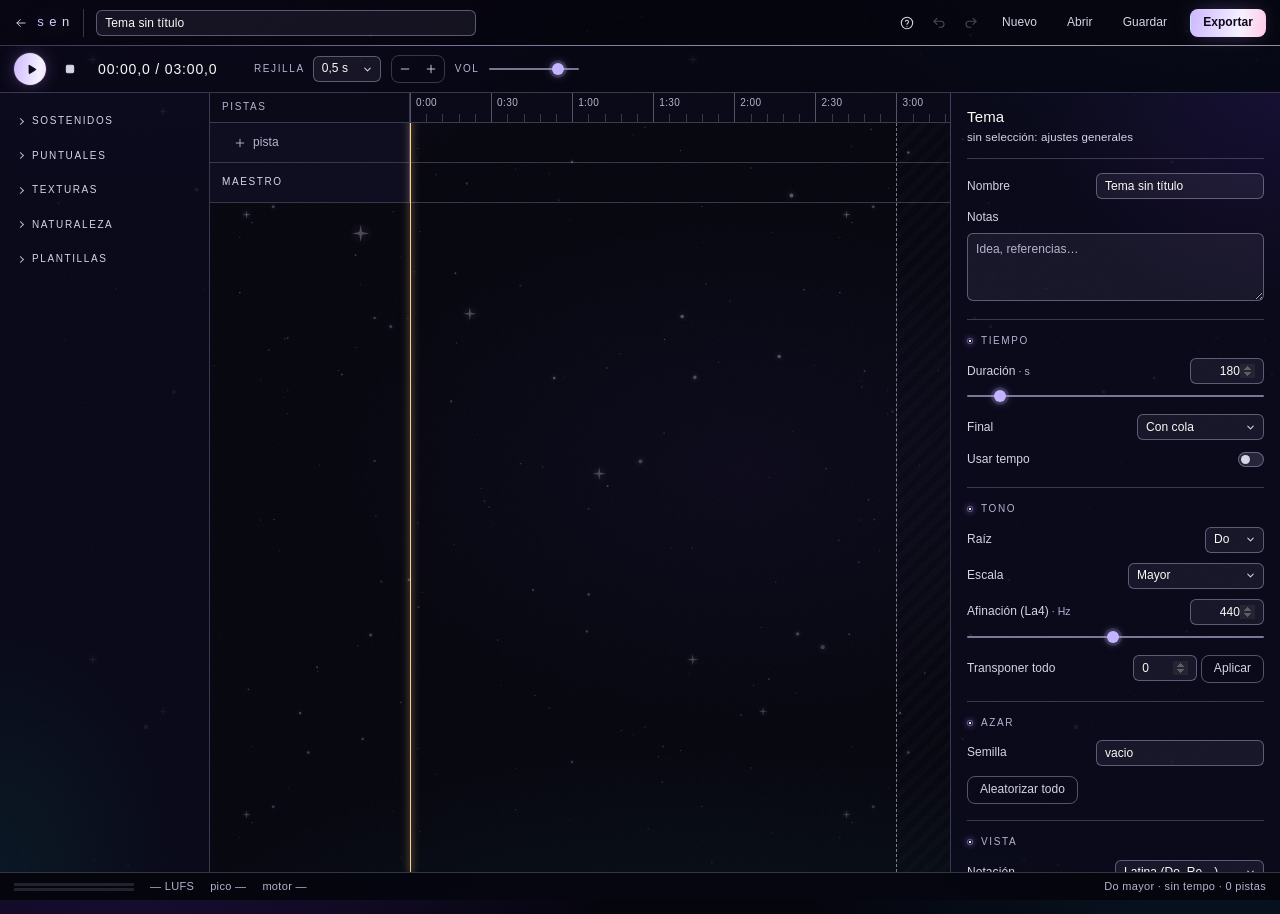
==== lab/index.html @ 6ade831d "ajustes estéticos" ====
<!doctype html>
<html lang="es">
  <head>
    <meta charset="utf-8" />
    <meta name="viewport" content="width=device-width, initial-scale=1, viewport-fit=cover" />
    <meta name="color-scheme" content="dark" />
    <meta name="theme-color" content="#05050e" />
    <meta name="description" content="sen lab: editor de música ambiental sintética. Compón con notas, ruidos y simulaciones de naturaleza y descarga el WAV." />
    <title>sen · lab</title>
    <link rel="icon" href="../assets/favicon.svg" type="image/svg+xml" />
    <link rel="stylesheet" href="lab.css" />
  </head>
  <body>
    <svg class="sprite" aria-hidden="true" focusable="false">
      <symbol id="i-back" viewBox="0 0 24 24"><path d="M19 12H5"/><path d="m11 18-6-6 6-6"/></symbol>
      <symbol id="i-play" viewBox="0 0 24 24"><path d="M8 6.2v11.6a.8.8 0 0 0 1.2.7l9.3-5.8a.8.8 0 0 0 0-1.4L9.2 5.5a.8.8 0 0 0-1.2.7z" fill="currentColor"/></symbol>
      <symbol id="i-pause" viewBox="0 0 24 24"><rect x="7" y="5.5" width="3" height="13" rx="1" fill="currentColor"/><rect x="14" y="5.5" width="3" height="13" rx="1" fill="currentColor"/></symbol>
      <symbol id="i-stop" viewBox="0 0 24 24"><rect x="6.5" y="6.5" width="11" height="11" rx="2" fill="currentColor"/></symbol>
      <symbol id="i-undo" viewBox="0 0 24 24"><path d="M9 14 4.5 9.5 9 5"/><path d="M4.5 9.5H15a4.5 4.5 0 0 1 0 9h-3"/></symbol>
      <symbol id="i-redo" viewBox="0 0 24 24"><path d="m15 14 4.5-4.5L15 5"/><path d="M19.5 9.5H9a4.5 4.5 0 0 0 0 9h3"/></symbol>
      <symbol id="i-help" viewBox="0 0 24 24"><circle cx="12" cy="12" r="8.5"/><path d="M9.7 9.4a2.4 2.4 0 0 1 4.6 1c0 1.6-2.3 2-2.3 3.6"/><circle cx="12" cy="16.9" r=".9" fill="currentColor" stroke="none"/></symbol>
      <symbol id="i-loop" viewBox="0 0 24 24"><path d="M4.5 11.5V10a4 4 0 0 1 4-4h11"/><path d="m16.5 3 3 3-3 3"/><path d="M19.5 12.5V14a4 4 0 0 1-4 4h-11"/><path d="m7.5 21-3-3 3-3"/></symbol>
      <symbol id="i-repeat" viewBox="0 0 24 24"><path d="M19.5 12a7.5 7.5 0 1 1-2.2-5.3"/><path d="M19.5 4.5v4h-4"/></symbol>
      <symbol id="i-shuffle" viewBox="0 0 24 24"><path d="M3.5 7h3c2 0 3.1 1 4 2.6l3 5.3c.9 1.6 2 2.6 4 2.6h3"/><path d="m17.5 14.5 3 3-3 3"/><path d="M3.5 17h3c1.3 0 2.2-.4 2.9-1.2"/><path d="M14.6 8.2C15.3 7.4 16.2 7 17.5 7h3"/><path d="m17.5 4 3 3-3 3"/></symbol>
      <symbol id="i-keys" viewBox="0 0 24 24"><rect x="3.5" y="5.5" width="17" height="13" rx="2"/><path d="M9.2 18.5v-4.5M14.8 18.5v-4.5"/><rect x="7.7" y="5.5" width="3" height="8.5" rx=".7" fill="currentColor" stroke="none"/><rect x="13.3" y="5.5" width="3" height="8.5" rx=".7" fill="currentColor" stroke="none"/></symbol>
      <symbol id="i-close" viewBox="0 0 24 24"><path d="m7 7 10 10M17 7 7 17"/></symbol>
      <symbol id="i-plus" viewBox="0 0 24 24"><path d="M12 5.5v13M5.5 12h13"/></symbol>
      <symbol id="i-minus" viewBox="0 0 24 24"><path d="M5.5 12h13"/></symbol>
      <symbol id="i-chev-l" viewBox="0 0 24 24"><path d="m14.5 6-6 6 6 6"/></symbol>
      <symbol id="i-chev-r" viewBox="0 0 24 24"><path d="m9.5 6 6 6-6 6"/></symbol>
      <symbol id="i-arrow-r" viewBox="0 0 24 24"><path d="M5 12h14"/><path d="m13 6 6 6-6 6"/></symbol>
      <symbol id="i-check" viewBox="0 0 24 24"><path d="m5 12.5 4.5 4.5L19 7.5"/></symbol>
    </svg>
    <div class="boot" id="boot">sen · lab</div>

    <section class="unsupported" id="unsupported" hidden>
      <h1>sen · lab</h1>
      <p>Este navegador no puede ejecutar el editor. Falta:</p>
      <ul id="unsupported-list"></ul>
      <p class="muted">Usa Chrome o Edge 98+, Firefox 114+ o Safari 15.4+, desde HTTPS o <code>localhost</code>.</p>
      <p><a href="guia.html">Instrucciones del laboratorio</a> · <a href="../">← Volver a sen</a></p>
    </section>

    <div class="lab" id="app" title="Editor del laboratorio" hidden>
      <header class="topbar" title="Cabecera del laboratorio">
        <a class="back" href="../" aria-label="Volver a sen"><svg class="i i--back" aria-hidden="true" focusable="false"><use href="#i-back"/></svg><span>sen</span></a>
        <label class="title">
          <span class="sr-only">Nombre del tema</span>
          <input id="project-name" type="text" autocomplete="off" spellcheck="false" maxlength="120" />
        </label>
        <span class="save-state" id="save-state" role="status" aria-live="polite" hidden></span>
        <div class="topbar__actions">
          <a class="icon-btn help-link" id="help" href="guia.html" target="_blank" rel="noopener" aria-label="Instrucciones (se abre en otra pestaña)" title="Instrucciones (?)"><svg class="i i--help" aria-hidden="true" focusable="false"><use href="#i-help"/></svg></a>
          <button class="icon-btn" id="undo" type="button" aria-label="Deshacer" title="Deshacer (Cmd/Ctrl+Z)"><svg class="i i--undo" aria-hidden="true" focusable="false"><use href="#i-undo"/></svg></button>
          <button class="icon-btn" id="redo" type="button" aria-label="Rehacer" title="Rehacer (Mayús+Cmd/Ctrl+Z)"><svg class="i i--redo" aria-hidden="true" focusable="false"><use href="#i-redo"/></svg></button>
          <button class="btn btn--quiet" id="new" type="button">Nuevo</button>
          <button class="btn btn--quiet" id="open" type="button" title="Abrir un .sen.json o un WAV del laboratorio, o importar un MIDI">Abrir</button>
          <button class="btn btn--quiet" id="save-project" type="button" title="Guardar el proyecto (Cmd/Ctrl+S)">Guardar</button>
          <button class="btn btn--primary" id="export" type="button" title="Exportar (Cmd/Ctrl+E)">Exportar</button>
          <input id="open-file" type="file" accept=".json,.wav,.mid,.midi,application/json,audio/wav,audio/x-wav,audio/midi" hidden />
        </div>
      </header>

      <div class="transport" id="transport" role="toolbar" aria-label="Transporte">
        <button class="play" id="play" type="button" aria-label="Reproducir" title="Reproducir / pausa (Espacio)"><svg class="i i--play" aria-hidden="true" focusable="false"><use href="#i-play"/></svg></button>
        <button class="icon-btn" id="stop" type="button" aria-label="Detener y volver al inicio" title="Detener (Inicio)"><svg class="i i--stop" aria-hidden="true" focusable="false"><use href="#i-stop"/></svg></button>
        <output class="clock" id="clock" aria-label="Posición">00:00,0 / 03:00</output>
        <button class="chip" id="region-loop" type="button" aria-pressed="false" title="Región de escucha en bucle (L)"><svg class="i i--loop" aria-hidden="true" focusable="false"><use href="#i-loop"/></svg>región</button>
        <button class="icon-btn icon-btn--small" id="region-clear" type="button" aria-label="Quitar la región" title="Quitar la región" hidden><svg class="i i--close" aria-hidden="true" focusable="false"><use href="#i-close"/></svg></button>
        <label class="field-inline">
          <span>rejilla</span>
          <select id="grid"></select>
        </label>
        <div class="zoom" role="group" aria-label="Zoom">
          <button class="icon-btn" id="zoom-out" type="button" aria-label="Alejar" title="Alejar (−)"><svg class="i i--minus" aria-hidden="true" focusable="false"><use href="#i-minus"/></svg></button>
          <button class="icon-btn" id="zoom-in" type="button" aria-label="Acercar" title="Acercar (+)"><svg class="i i--plus" aria-hidden="true" focusable="false"><use href="#i-plus"/></svg></button>
        </div>
        <label class="field-inline volume">
          <span aria-hidden="true">vol</span>
          <span class="sr-only">Volumen de escucha</span>
          <input id="volume" type="range" min="0" max="1" step="0.01" value="0.8" />
        </label>
        <button class="btn btn--quiet compact-only" id="compact-add" type="button"><svg class="i i--plus" aria-hidden="true" focusable="false"><use href="#i-plus"/></svg>Añadir</button>
      </div>

      <div class="workspace">
        <aside class="library sheet" id="library" aria-label="Biblioteca"></aside>
        <section class="timeline" id="timeline" aria-label="Línea de tiempo"></section>
        <section class="compact-list" id="compact" aria-label="Pistas"></section>
        <aside class="inspector sheet" id="inspector" aria-label="Inspector"></aside>
      </div>

      <footer class="statusbar" id="statusbar" title="Barra de estado">
        <div class="meter" aria-hidden="true"><i id="meter-l"></i><i id="meter-r"></i></div>
        <span id="st-lufs">— LUFS</span>
        <span id="st-peak">pico —</span>
        <span id="st-load">motor —</span>
        <span id="st-quality" class="warn" hidden>escucha en calidad reducida</span>
        <span id="st-layers" class="warn" hidden>preparando las capas de la pista de sen…</span>
        <span id="st-warn" class="warn" hidden></span>
        <span class="spacer"></span>
        <span id="st-key"></span>
      </footer>
    </div>

    <dialog class="dialog dialog--export" id="export-dialog" aria-labelledby="export-title">
      <form method="dialog" id="export-form">
        <h2 id="export-title">Exportar</h2>
        <fieldset class="presets" id="export-presets">
          <legend>Preajuste</legend>
        </fieldset>
        <div class="export-grid">
          <label>Frecuencia
            <select name="sampleRate">
              <option value="22050">22 050 Hz</option>
              <option value="44100">44 100 Hz</option>
              <option value="48000">48 000 Hz</option>
            </select>
          </label>
          <label>Resolución
            <select name="bits">
              <option value="16">16 bits (dither TPDF)</option>
              <option value="24">24 bits</option>
              <option value="32">32 bits flotante</option>
            </select>
          </label>
          <label>Canales
            <select name="channels">
              <option value="2">Estéreo</option>
              <option value="1">Mono</option>
            </select>
          </label>
          <label>Final
            <select name="end">
              <option value="">El del tema</option>
              <option value="tail">Con cola</option>
              <option value="cut">Duración exacta con fundido</option>
              <option value="loop">Bucle sin costura</option>
            </select>
          </label>
          <label>Sonoridad
            <select name="loudness">
              <option value="none">Solo limitador</option>
              <option value="-25">−25 LUFS</option>
              <option value="-24">−24 LUFS</option>
              <option value="-23">−23 LUFS</option>
              <option value="-18">−18 LUFS</option>
              <option value="-16">−16 LUFS</option>
              <option value="-14">−14 LUFS</option>
            </select>
          </label>
          <label>Techo (dBFS)
            <input name="ceiling" type="number" min="-6" max="-0.1" step="0.1" />
          </label>
          <label>Rango
            <select name="range">
              <option value="all">Tema completo</option>
              <option value="region">Región de escucha</option>
            </select>
          </label>
        </div>
        <p class="muted" id="export-estimate"></p>
        <p class="warn" id="export-warning" hidden></p>
        <p class="muted" id="export-scene" hidden></p>
        <div class="progress" id="export-progress" hidden>
          <div class="progress__bar"><i id="export-bar"></i></div>
          <span id="export-progress-text">0 %</span>
        </div>
        <div class="export-result" id="export-result" hidden></div>
        <div class="dialog__actions">
          <button class="btn btn--quiet" id="export-close" type="button">Cerrar</button>
          <button class="btn btn--quiet" id="export-script" type="button" title="Un único archivo .mjs con el motor y el proyecto">Descargar script</button>
          <button class="btn btn--quiet" id="export-project" type="button">Descargar proyecto</button>
          <button class="btn btn--quiet" id="export-cancel" type="button" hidden>Cancelar</button>
          <button class="btn btn--primary" id="export-wav" type="button">Exportar WAV</button>
        </div>
      </form>
    </dialog>

    <div class="drop-hint" id="drop-hint" hidden>Suelta un proyecto <code>.sen.json</code>, un WAV del laboratorio o un MIDI para importarlo</div>
    <div class="toast" id="toast" role="status" hidden></div>
    <p class="sr-only" id="live" aria-live="polite"></p>

    <script type="module" src="app/main.js"></script>
  </body>
</html>
---- lab/lab.css ----
/* ==========================================================================
   sen · lab — piel
   Noche índigo, líneas finas y luz tenue: la misma familia que la portada,
   llevada a una herramienta densa y tranquila.
   ========================================================================== */

:root {
  /* Cielo */
  --bg: #05050e;
  --bg-2: #0a0a19;
  --panel: #0e0e20;
  --panel-2: #11112a;
  --glass: rgba(11, 11, 27, 0.88);

  /* Trazos y velos (blanco lila con transparencia) */
  --line: rgba(220, 210, 255, 0.23);
  --line-2: rgba(220, 210, 255, 0.36);
  --line-3: rgba(220, 210, 255, 0.54);
  --fill: rgba(220, 210, 255, 0.07);
  --fill-2: rgba(220, 210, 255, 0.14);
  --sink: rgba(0, 0, 8, 0.32);

  /* Tinta */
  --ink: #fbfaf7;
  --ink-2: #f2eff8;
  --muted: #d7d4e6;
  --dim: #b6b3cf;

  /* Luz */
  --accent: #c3b4ff;
  --accent-soft: rgba(195, 180, 255, 0.13);
  --accent-line: rgba(195, 180, 255, 0.48);
  --accent-ink: #0b0918;
  --aqua: #9fe6dc;
  --live: #ffd08a;
  --warn: #ffbf7a;
  --danger: #ff8d9e;
  --iris: linear-gradient(100deg, #cdb8ff 0%, #f5f1ff 42%, #ffc9e8 64%, #b7f3ea 100%);

  /* Letra */
  --font: ui-sans-serif, -apple-system, BlinkMacSystemFont, "SF Pro Text", "Segoe UI", Roboto, "Helvetica Neue", Arial, sans-serif;
  --mono: ui-monospace, "SF Mono", "Cascadia Mono", Menlo, Consolas, monospace;
  --track: 0.16em;

  /* Forma */
  --r-xs: 4px;
  --r-sm: 6px;
  --r: 8px;
  --r-lg: 12px;
  --r-xl: 18px;
  --h: 28px;
  --h-sm: 22px;
  --ease: cubic-bezier(0.2, 0.7, 0.2, 1);
  --shadow: 0 30px 80px -24px rgba(0, 0, 0, 0.92), 0 0 60px -32px rgba(160, 140, 255, 0.45);

  /* Medidas de la línea de tiempo (las lee el JS) */
  --head-w: 200px;
  --row-h: 58px;
  --ruler-h: 30px;
  --radius: 8px;
  color-scheme: dark;
}

*,
*::before,
*::after {
  box-sizing: border-box;
}

html,
body {
  height: 100%;
  margin: 0;
}

body {
  background:
    radial-gradient(55% 45% at 10% -8%, rgba(139, 61, 255, 0.18), transparent 70%),
    radial-gradient(45% 40% at 94% -6%, rgba(31, 182, 255, 0.09), transparent 70%),
    radial-gradient(45% 40% at 58% 52%, rgba(98, 70, 220, 0.06), transparent 70%),
    radial-gradient(70% 50% at 55% 118%, rgba(26, 214, 176, 0.08), transparent 70%),
    var(--bg);
  color: var(--ink);
  font: 13px/1.45 var(--font);
  letter-spacing: 0.005em;
  -webkit-font-smoothing: antialiased;
  -moz-osx-font-smoothing: grayscale;
  -webkit-tap-highlight-color: transparent;
  overflow: hidden;
}

/* Grano muy fino, como el cielo de la portada. */
body::before {
  content: "";
  position: fixed;
  inset: 0;
  z-index: -1;
  pointer-events: none;
  opacity: 0.045;
  background-image: url("data:image/svg+xml,%3Csvg xmlns='http://www.w3.org/2000/svg' width='160' height='160'%3E%3Cfilter id='n'%3E%3CfeTurbulence type='fractalNoise' baseFrequency='0.9' numOctaves='2' stitchTiles='stitch'/%3E%3C/filter%3E%3Crect width='100%25' height='100%25' filter='url(%23n)'/%3E%3C/svg%3E");
}

/* Polvo de estrellas: muy tenue, solo se ve donde la interfaz deja ver el cielo. */
body::after {
  content: "";
  position: fixed;
  inset: 0;
  z-index: -1;
  pointer-events: none;
  opacity: 0.36;
  background-image: url("stars.svg"), url("stars.svg");
  background-size: 600px 600px, 930px 930px;
  background-position: 0 0, 217px 141px;
  -webkit-mask-image: linear-gradient(180deg, #000 0%, rgba(0, 0, 0, 0.7) 100%);
  mask-image: linear-gradient(180deg, #000 0%, rgba(0, 0, 0, 0.7) 100%);
  animation: twinkle 9s ease-in-out infinite alternate;
  will-change: opacity;
}

@keyframes twinkle {
  from {
    opacity: 0.28;
  }

  to {
    opacity: 0.45;
  }
}

::selection {
  background: rgba(195, 180, 255, 0.3);
  color: #fff;
}

button,
input,
select,
textarea {
  font: inherit;
  color: inherit;
  letter-spacing: inherit;
}

[hidden] {
  display: none !important;
}

.sr-only {
  position: absolute;
  width: 1px;
  height: 1px;
  overflow: hidden;
  clip: rect(0 0 0 0);
  clip-path: inset(50%);
  white-space: nowrap;
}

.muted {
  color: var(--muted);
}

.warn {
  color: var(--warn);
}

code {
  font-family: var(--mono);
  font-size: 0.9em;
}

:focus-visible {
  outline: 1.5px solid var(--focus, var(--accent));
  outline-offset: 2px;
}

* {
  scrollbar-width: thin;
  scrollbar-color: var(--line-2) transparent;
}

/* ------------------------------------------------------------ iconos */

.sprite {
  position: absolute;
  width: 0;
  height: 0;
  overflow: hidden;
}

.i {
  width: 16px;
  height: 16px;
  flex: none;
  fill: none;
  stroke: currentColor;
  stroke-width: 1.6;
  stroke-linecap: round;
  stroke-linejoin: round;
  overflow: visible;
  pointer-events: none;
}

/* ------------------------------------------------------------ arranque */

.boot {
  position: fixed;
  inset: 0;
  display: grid;
  place-items: center;
  color: var(--ink-2);
  font-size: 13px;
  font-weight: 300;
  letter-spacing: 0.6em;
  text-transform: lowercase;
  animation: boot-breathe 2.6s ease-in-out infinite;
}

@keyframes boot-breathe {
  50% {
    opacity: 0.35;
  }
}

.unsupported {
  max-width: 560px;
  margin: 14vh auto;
  padding: 0 24px;
  color: var(--ink-2);
  line-height: 1.6;
}

.unsupported h1 {
  margin: 0 0 24px;
  font-size: 18px;
  font-weight: 300;
  letter-spacing: 0.5em;
  text-transform: lowercase;
}

.unsupported a {
  color: var(--accent);
}

/* ------------------------------------------------------------ botones */

.btn,
.icon-btn,
.chip,
.play {
  border: 1px solid var(--line-2);
  background: var(--fill);
  border-radius: var(--r);
  color: var(--ink-2);
  cursor: pointer;
  transition: background 0.16s, border-color 0.16s, color 0.16s, box-shadow 0.16s, filter 0.16s;
}

.btn {
  display: inline-flex;
  align-items: center;
  justify-content: center;
  gap: 6px;
  min-height: var(--h);
  padding: 0 12px;
  font-size: 12px;
  font-weight: 500;
  white-space: nowrap;
}

.btn .i {
  width: 14px;
  height: 14px;
  margin-left: -2px;
}

.btn:hover,
.icon-btn:hover,
.chip:hover {
  background: var(--fill-2);
  border-color: var(--line-3);
  color: var(--ink);
}

.btn--primary {
  background: var(--iris);
  background-size: 160% 100%;
  background-position: 0% 50%;
  color: var(--accent-ink);
  border-color: transparent;
  font-weight: 600;
  box-shadow: 0 0 22px -8px rgba(197, 139, 255, 0.7);
  transition: background-position 0.5s var(--ease), box-shadow 0.2s, filter 0.2s;
}

.btn--primary:hover {
  background: var(--iris);
  background-size: 160% 100%;
  background-position: 100% 50%;
  border-color: transparent;
  color: var(--accent-ink);
  box-shadow: 0 0 26px -6px rgba(197, 139, 255, 0.85);
}

.btn--quiet {
  background: transparent;
  color: var(--muted);
}

.btn--quiet:hover {
  background: var(--fill-2);
}

/* En la cabecera, las acciones secundarias son solo texto. */
.topbar .btn--quiet,
.tl-addrow .btn--quiet {
  border-color: transparent;
}

.btn--danger {
  color: var(--danger);
}

.btn:disabled,
.icon-btn:disabled {
  opacity: 0.32;
  cursor: default;
  background: transparent;
  border-color: transparent;
}

.icon-btn {
  width: var(--h);
  height: var(--h);
  display: inline-grid;
  place-items: center;
  padding: 0;
  border-color: transparent;
  background: transparent;
  color: var(--muted);
  font-size: 14px;
}

.icon-btn:hover {
  border-color: transparent;
}

a.icon-btn {
  color: var(--muted);
  text-decoration: none;
}

a.icon-btn:hover {
  color: var(--ink);
}

.dialog a {
  color: var(--accent);
}

.icon-btn--small {
  width: var(--h-sm);
  height: var(--h-sm);
  border-radius: var(--r-sm);
  font-size: 12px;
}

.icon-btn--small .i {
  width: 13px;
  height: 13px;
}

.chip {
  display: inline-flex;
  align-items: center;
  gap: 5px;
  height: 24px;
  padding: 0 10px 0 8px;
  border-radius: 999px;
  font-size: 11px;
  letter-spacing: 0.04em;
}

.chip .i {
  width: 13px;
  height: 13px;
}

.chip[aria-pressed="true"] {
  background: var(--accent-soft);
  border-color: var(--accent-line);
  color: #f3f0ff;
  box-shadow: 0 0 16px -6px rgba(195, 180, 255, 0.6);
}

/* ------------------------------------------------------------ disposición */

.lab {
  height: 100%;
  display: grid;
  grid-template-rows: auto auto 1fr auto;
}

.topbar {
  display: flex;
  align-items: center;
  gap: 12px;
  min-height: 46px;
  padding: 7px 14px;
  border-bottom: 1px solid var(--line);
  background: rgba(5, 5, 14, 0.86);
}

.topbar {
  position: relative;
}

.topbar::after {
  content: "";
  position: absolute;
  left: 0;
  right: 0;
  bottom: -1px;
  height: 1px;
  background: linear-gradient(90deg, transparent 0%, rgba(205, 184, 255, 0.55) 18%, rgba(255, 255, 255, 0.6) 40%, rgba(255, 201, 232, 0.5) 62%, rgba(183, 243, 234, 0.45) 82%, transparent 100%);
  background-size: 200% 100%;
  opacity: 0.85;
  pointer-events: none;
  animation: shimmer 24s ease-in-out infinite;
}

.back {
  display: inline-flex;
  align-items: center;
  gap: 8px;
  height: 28px;
  padding-right: 14px;
  border-right: 1px solid var(--line);
  color: var(--muted);
  text-decoration: none;
  white-space: nowrap;
}

.back .i {
  width: 14px;
  height: 14px;
  transition: transform 0.25s var(--ease), color 0.2s;
}

.back span {
  padding-left: 0.1em;
  margin-right: -0.42em;
  font-size: 13px;
  font-weight: 300;
  letter-spacing: 0.42em;
  text-transform: lowercase;
  background: var(--iris);
  background-size: 300% 100%;
  -webkit-background-clip: text;
  background-clip: text;
  color: transparent;
  filter: drop-shadow(0 0 10px rgba(200, 160, 255, 0.35));
  animation: shimmer 18s ease-in-out infinite;
}

@keyframes shimmer {
  0%,
  100% {
    background-position: 0% 50%;
  }

  50% {
    background-position: 100% 50%;
  }
}

.back:hover {
  color: var(--ink);
}

.back:hover .i {
  transform: translateX(-2px);
}

.title {
  flex: 0 1 380px;
  min-width: 120px;
}

.title input {
  width: 100%;
  height: 30px;
  background: transparent;
  border: 1px solid transparent;
  border-radius: var(--r);
  padding: 0 8px;
  font-size: 14px;
  font-weight: 500;
  letter-spacing: 0.01em;
  color: var(--ink);
  transition: background 0.16s, border-color 0.16s;
}

.title input:hover,
.title input:focus {
  border-color: var(--line-2);
  background: var(--fill);
  outline: none;
}

.title input:focus {
  border-color: var(--accent-line);
}

.save-state {
  width: 6px;
  height: 6px;
  flex: none;
  border-radius: 50%;
  background: var(--accent);
  box-shadow: 0 0 8px var(--accent);
  animation: save-pulse 1.2s ease-in-out infinite;
}

.save-state.is-error {
  background: var(--danger);
  box-shadow: 0 0 8px var(--danger);
}

@keyframes save-pulse {
  50% {
    opacity: 0.3;
  }
}

.topbar__actions {
  margin-left: auto;
  display: flex;
  gap: 4px;
  align-items: center;
}

.topbar__actions .btn--primary {
  margin-left: 6px;
}

.transport {
  display: flex;
  align-items: center;
  gap: 10px;
  min-height: 46px;
  padding: 7px 14px;
  border-bottom: 1px solid var(--line);
  background: rgba(8, 8, 21, 0.82);
  flex-wrap: wrap;
}

.play {
  width: 32px;
  height: 32px;
  display: inline-grid;
  place-items: center;
  padding: 0;
  border: 0;
  border-radius: 50%;
  background: var(--iris);
  background-size: 200% 100%;
  color: var(--accent-ink);
  box-shadow: 0 0 0 1px rgba(255, 255, 255, 0.08), 0 0 20px -6px rgba(197, 139, 255, 0.8);
}

.play .i {
  width: 15px;
  height: 15px;
  stroke-width: 1.2;
}

.play .i--play {
  margin-left: 2px;
}

.play:hover {
  filter: brightness(1.08);
  box-shadow: 0 0 0 1px rgba(255, 255, 255, 0.14), 0 0 26px -4px rgba(197, 139, 255, 0.95);
}

.play[aria-pressed="true"] {
  background: linear-gradient(135deg, #ffe6b5, #ffc08f);
  box-shadow: 0 0 0 1px rgba(255, 255, 255, 0.12), 0 0 24px -4px rgba(255, 196, 130, 0.85);
}

.clock {
  min-width: 150px;
  padding: 0 4px;
  font-size: 14px;
  font-weight: 400;
  letter-spacing: 0.06em;
  font-variant-numeric: tabular-nums;
  color: var(--ink);
}

.field-inline {
  display: inline-flex;
  align-items: center;
  gap: 8px;
  color: var(--dim);
  font-size: 10px;
  font-weight: 500;
  letter-spacing: var(--track);
  text-transform: uppercase;
}

.field-inline select,
.field-inline input {
  letter-spacing: 0.005em;
  text-transform: none;
}

/* ------------------------------------------------------------ campos */

select,
input[type="text"],
input[type="number"],
textarea {
  height: 26px;
  background-color: var(--fill);
  border: 1px solid var(--line-2);
  border-radius: var(--r-sm);
  padding: 0 8px;
  font-size: 12px;
  color: var(--ink);
  transition: border-color 0.16s, background-color 0.16s;
}

select:hover,
input[type="text"]:hover,
input[type="number"]:hover,
textarea:hover {
  border-color: var(--line-3);
}

select:focus,
input[type="text"]:focus,
input[type="number"]:focus,
textarea:focus {
  border-color: var(--accent-line);
  outline: none;
}

select:focus-visible,
input[type="text"]:focus-visible,
input[type="number"]:focus-visible,
textarea:focus-visible {
  box-shadow: 0 0 0 3px var(--accent-soft);
}

select {
  -webkit-appearance: none;
  appearance: none;
  padding-right: 24px;
  background-image: url("data:image/svg+xml,%3Csvg xmlns='http://www.w3.org/2000/svg' viewBox='0 0 24 24' fill='none' stroke='%23d7d4e6' stroke-width='2.2' stroke-linecap='round' stroke-linejoin='round'%3E%3Cpath d='m6 9 6 6 6-6'/%3E%3C/svg%3E");
  background-repeat: no-repeat;
  background-position: right 7px center;
  background-size: 11px 11px;
  cursor: pointer;
}

option,
optgroup {
  background: #0d0d20;
  color: var(--ink);
}

input[type="number"]::-webkit-inner-spin-button {
  opacity: 0.3;
}

input::placeholder,
textarea::placeholder {
  color: var(--dim);
}

textarea {
  width: 100%;
  height: auto;
  padding: 6px 8px;
  line-height: 1.5;
  resize: vertical;
}

/* Deslizadores: un hilo fino y una perla de luz. */
input[type="range"] {
  --thumb: var(--accent);
  -webkit-appearance: none;
  appearance: none;
  height: 16px;
  background: transparent;
  cursor: pointer;
  accent-color: var(--thumb);
}

input[type="range"]::-webkit-slider-runnable-track {
  height: 2px;
  border-radius: 2px;
  background: var(--line-3);
}

input[type="range"]::-webkit-slider-thumb {
  -webkit-appearance: none;
  width: 12px;
  height: 12px;
  margin-top: -5px;
  border: 0;
  border-radius: 50%;
  background: var(--thumb);
  box-shadow: 0 0 0 3px color-mix(in srgb, var(--thumb) 16%, transparent), 0 0 10px color-mix(in srgb, var(--thumb) 50%, transparent);
  transition: box-shadow 0.16s, transform 0.16s;
}

input[type="range"]:hover::-webkit-slider-thumb,
input[type="range"]:focus-visible::-webkit-slider-thumb {
  box-shadow: 0 0 0 5px color-mix(in srgb, var(--thumb) 20%, transparent), 0 0 14px color-mix(in srgb, var(--thumb) 65%, transparent);
}

input[type="range"]::-moz-range-track {
  height: 2px;
  border-radius: 2px;
  background: var(--line-3);
}

input[type="range"]::-moz-range-progress {
  height: 2px;
  border-radius: 2px;
  background: var(--thumb);
}

input[type="range"]::-moz-range-thumb {
  width: 12px;
  height: 12px;
  border: 0;
  border-radius: 50%;
  background: var(--thumb);
  box-shadow: 0 0 0 3px color-mix(in srgb, var(--thumb) 16%, transparent), 0 0 10px color-mix(in srgb, var(--thumb) 50%, transparent);
}

input[type="range"]:focus-visible {
  outline: none;
}

input[type="range"]:disabled {
  cursor: not-allowed;
  opacity: 0.4;
}

/* Casillas como interruptores. */
input[type="checkbox"] {
  -webkit-appearance: none;
  appearance: none;
  position: relative;
  display: inline-block;
  width: 26px;
  height: 15px;
  margin: 0;
  flex: none;
  vertical-align: middle;
  border: 1px solid var(--line-2);
  border-radius: 999px;
  background: var(--fill-2);
  cursor: pointer;
  transition: background 0.18s, border-color 0.18s;
}

input[type="checkbox"]::before {
  content: "";
  position: absolute;
  top: 2px;
  left: 2px;
  width: 9px;
  height: 9px;
  border-radius: 50%;
  background: var(--muted);
  transition: transform 0.2s var(--ease), background 0.18s, box-shadow 0.18s;
}

input[type="checkbox"]:checked {
  background: var(--accent-soft);
  border-color: var(--accent-line);
}

input[type="checkbox"]:checked::before {
  transform: translateX(11px);
  background: var(--iris);
  box-shadow: 0 0 8px rgba(197, 139, 255, 0.85);
}

input[type="radio"] {
  -webkit-appearance: none;
  appearance: none;
  width: 11px;
  height: 11px;
  margin: 0;
  flex: none;
  border: 1px solid var(--line-3);
  border-radius: 50%;
  vertical-align: -1px;
  cursor: pointer;
  transition: border-color 0.16s, box-shadow 0.16s, background 0.16s;
}

input[type="radio"]:checked {
  border-color: var(--accent);
  background: radial-gradient(circle, var(--accent) 0 2.5px, transparent 3px);
  box-shadow: 0 0 8px rgba(195, 180, 255, 0.55);
}

input[type="color"] {
  width: 40px;
  height: 24px;
  padding: 3px;
  border: 1px solid var(--line-2);
  border-radius: var(--r-sm);
  background: var(--fill);
  cursor: pointer;
}

input[type="color"]::-webkit-color-swatch-wrapper {
  padding: 0;
}

input[type="color"]::-webkit-color-swatch {
  border: 0;
  border-radius: 3px;
}

input[type="color"]::-moz-color-swatch {
  border: 0;
  border-radius: 3px;
}

.volume input {
  width: 90px;
}

.zoom {
  display: inline-flex;
  gap: 2px;
  padding: 1px;
  border: 1px solid var(--line);
  border-radius: var(--r);
}

.zoom .icon-btn {
  width: 24px;
  height: 24px;
  border-radius: var(--r-sm);
}

.zoom .icon-btn .i {
  width: 14px;
  height: 14px;
}

.compact-only {
  display: none;
}

.workspace {
  display: grid;
  grid-template-columns: 210px 1fr 330px;
  min-height: 0;
}

.library,
.inspector {
  overflow: auto;
  background: rgba(12, 12, 30, 0.74);
  min-height: 0;
  scrollbar-width: thin;
  scrollbar-color: var(--line-2) transparent;
}

.library {
  background:
    radial-gradient(120% 45% at 0% 100%, rgba(26, 214, 176, 0.07), transparent 70%),
    rgba(12, 12, 30, 0.74);
  background-attachment: local, scroll;
  border-right: 1px solid var(--line);
  padding: 12px 8px 24px;
}

.inspector {
  background:
    radial-gradient(110% 40% at 100% 0%, rgba(139, 61, 255, 0.1), transparent 70%),
    rgba(12, 12, 30, 0.74);
  border-left: 1px solid var(--line);
  padding: 14px 16px 32px;
}

.compact-list {
  display: none;
}

.statusbar {
  display: flex;
  align-items: center;
  gap: 16px;
  min-height: 28px;
  padding: 4px 14px;
  border-top: 1px solid var(--line);
  background: rgba(5, 5, 14, 0.86);
  color: var(--dim);
  font-size: 11px;
  letter-spacing: 0.03em;
  font-variant-numeric: tabular-nums;
  white-space: nowrap;
  overflow: hidden;
}

.statusbar .warn {
  color: var(--warn);
}

.statusbar .spacer {
  flex: 1;
}

.meter {
  display: grid;
  gap: 2px;
  width: 120px;
  background:
    linear-gradient(var(--fill-2) 0 0) top / 100% 3px no-repeat,
    linear-gradient(var(--fill-2) 0 0) bottom / 100% 3px no-repeat;
}

.meter i {
  display: block;
  height: 3px;
  background: linear-gradient(90deg, #8fe3d6 0%, #b8acff 58%, #ffd08a 80%, #ff8d9e 92%);
  clip-path: inset(0 calc(100% - var(--v, 0%)) 0 0);
  border-radius: 2px;
  filter: drop-shadow(0 0 3px rgba(184, 172, 255, 0.5));
}

.load-high {
  color: var(--danger);
}

/* ------------------------------------------------------------ biblioteca */

.lib-group {
  margin-bottom: 6px;
}

.lib-group__title {
  display: flex;
  align-items: center;
  gap: 8px;
  margin: 4px 6px;
  padding: 5px 2px;
  font-size: 10px;
  letter-spacing: var(--track);
  text-transform: uppercase;
  color: var(--muted);
  font-weight: 500;
  cursor: pointer;
  list-style: none;
  border-radius: var(--r-sm);
  transition: color 0.16s;
}

.lib-group__title::-webkit-details-marker {
  display: none;
}

.lib-group__title::before {
  content: "";
  flex: none;
  width: 5px;
  height: 5px;
  margin: 0 1px 0 2px;
  border-right: 1.3px solid currentColor;
  border-bottom: 1.3px solid currentColor;
  color: var(--dim);
  transform: rotate(-45deg);
  transition: transform 0.2s var(--ease);
}

.lib-group[open] > .lib-group__title::before {
  transform: rotate(45deg) translate(-1px, -1px);
}

.lib-group__title:hover {
  color: var(--ink);
}

.lib-group__title:focus-visible {
  outline: 1.5px solid var(--accent);
  outline-offset: 2px;
}

.lib-group__body {
  padding: 0 0 4px;
}

.lib-subgroup {
  margin: 0 0 3px 11px;
  border-left: 1px solid var(--line);
  padding-left: 4px;
}

.lib-subgroup__title {
  display: flex;
  align-items: center;
  gap: 7px;
  margin: 3px 6px 2px;
  padding: 3px 0;
  font-size: 9.5px;
  letter-spacing: 0.12em;
  text-transform: uppercase;
  color: var(--dim);
  font-weight: 500;
  cursor: pointer;
  list-style: none;
}

.lib-subgroup__title::-webkit-details-marker {
  display: none;
}

.lib-subgroup__title::before {
  content: "";
  flex: none;
  width: 4px;
  height: 4px;
  margin: 0 1px 0 2px;
  border-right: 1.2px solid currentColor;
  border-bottom: 1.2px solid currentColor;
  transform: rotate(-45deg);
  transition: transform 0.2s var(--ease);
}

.lib-subgroup[open] > .lib-subgroup__title::before {
  transform: rotate(45deg) translate(-1px, -1px);
}

.lib-subgroup__title:hover {
  color: var(--ink);
}

.lib-subgroup__title:focus-visible {
  outline: 1.5px solid var(--accent);
  outline-offset: 2px;
}

.lib-subgroup__body {
  padding: 0 0 2px;
}

.lib-item {
  display: flex;
  align-items: center;
  gap: 2px;
  border-radius: var(--r);
  padding: 1px 2px;
  transition: background 0.14s;
}

.lib-item:hover {
  background: var(--fill-2);
}

.lib-item[draggable="true"] {
  cursor: grab;
}

.lib-play {
  width: 24px;
  height: 24px;
  display: grid;
  place-items: center;
  flex: none;
  padding: 0;
  border: 0;
  border-radius: 50%;
  background: transparent;
  color: var(--dim);
  cursor: pointer;
  transition: color 0.14s, background 0.14s;
}

.lib-play .i {
  width: 11px;
  height: 11px;
  margin-left: 1px;
}

.lib-item:hover .lib-play {
  color: var(--muted);
}

.lib-play:hover {
  color: var(--c, var(--ink)) !important;
  background: color-mix(in srgb, var(--c, #fff) 14%, transparent);
}

.lib-add {
  flex: 1;
  min-width: 0;
  text-align: left;
  border: 0;
  background: transparent;
  padding: 5px 4px;
  color: var(--ink-2);
  font-size: 12.5px;
  cursor: pointer;
  display: flex;
  align-items: center;
  gap: 9px;
}

.lib-item:hover .lib-add {
  color: var(--ink);
}

.lib-add .dot {
  width: 6px;
  height: 6px;
  border-radius: 50%;
  background: var(--c);
  box-shadow: 0 0 8px color-mix(in srgb, var(--c) 70%, transparent);
  flex: none;
}

.lib-template {
  display: block;
  width: 100%;
  text-align: left;
  border: 0;
  background: transparent;
  padding: 6px 10px;
  border-radius: var(--r);
  color: var(--ink-2);
  cursor: pointer;
  transition: background 0.14s, color 0.14s;
}

.lib-template:hover {
  background: var(--fill-2);
  color: var(--ink);
}

.lib-template small {
  display: block;
  margin-top: 1px;
  font-size: 11px;
  color: var(--dim);
}

/* ------------------------------------------------------------ línea de tiempo */

.timeline {
  position: relative;
  min-width: 0;
  min-height: 0;
  display: flex;
  flex-direction: column;
}

.tl-scroll {
  position: relative;
  flex: 1;
  overflow: auto;
  overscroll-behavior: contain;
}

.tl-content {
  position: relative;
  min-height: 100%;
}

.tl-rulerbar {
  position: sticky;
  top: 0;
  z-index: 6;
  display: flex;
  height: var(--ruler-h);
  background: var(--bg-2);
  border-bottom: 1px solid var(--line);
}

.tl-corner {
  position: sticky;
  left: 0;
  z-index: 2;
  width: var(--head-w);
  flex: none;
  background: var(--bg-2);
  border-right: 1px solid var(--line);
  display: flex;
  align-items: center;
  padding: 0 12px;
  color: var(--dim);
  font-size: 10px;
  font-weight: 500;
  letter-spacing: var(--track);
  text-transform: uppercase;
}

.tl-ruler {
  position: relative;
  flex: 1;
  cursor: text;
  touch-action: none;
}

.tl-tick {
  position: absolute;
  top: 0;
  bottom: 0;
  border-left: 1px solid var(--line-2);
  font-size: 10px;
  letter-spacing: 0.04em;
  color: var(--dim);
  padding: 3px 0 0 5px;
  pointer-events: none;
  font-variant-numeric: tabular-nums;
}

.tl-tick--minor {
  top: 21px;
  border-color: var(--line);
}

.tl-region {
  position: absolute;
  top: 0;
  bottom: 0;
  background: rgba(195, 180, 255, 0.1);
  border-left: 1px solid var(--accent-line);
  border-right: 1px solid var(--accent-line);
  pointer-events: none;
}

.tl-region.is-on {
  background: rgba(195, 180, 255, 0.22);
  border-color: var(--accent);
}

.tl-row {
  display: flex;
  height: var(--row-h);
  border-bottom: 1px solid var(--line);
}

.tl-row.is-selected .tl-head {
  background: color-mix(in srgb, var(--c, #c3b4ff) 9%, var(--panel));
}

.tl-row.is-selected .tl-lane {
  background: color-mix(in srgb, var(--c, #c3b4ff) 3%, transparent);
}

.tl-head {
  position: sticky;
  left: 0;
  z-index: 4;
  width: var(--head-w);
  flex: none;
  display: flex;
  flex-direction: column;
  justify-content: center;
  gap: 5px;
  padding: 4px 10px 4px 12px;
  background: var(--panel);
  border-right: 1px solid var(--line);
  border-left: 2px solid var(--c);
}

.tl-name {
  border: 0;
  background: transparent;
  text-align: left;
  padding: 0;
  cursor: pointer;
  white-space: nowrap;
  overflow: hidden;
  text-overflow: ellipsis;
  font-size: 12.5px;
  font-weight: 500;
  color: var(--ink);
}

.tl-name small {
  color: var(--dim);
  font-size: 11px;
  font-weight: 400;
  margin-left: 6px;
}

.tl-ctrls {
  display: flex;
  align-items: center;
  gap: 4px;
}

.tl-ms {
  width: 20px;
  height: 18px;
  font-size: 9.5px;
  font-weight: 600;
  letter-spacing: 0.02em;
  border-radius: var(--r-xs);
  border: 1px solid var(--line-2);
  background: transparent;
  cursor: pointer;
  padding: 0;
  color: var(--muted);
  transition: background 0.14s, color 0.14s, border-color 0.14s;
}

.tl-ms:hover {
  border-color: var(--line-3);
  color: var(--ink);
}

.tl-ms[aria-pressed="true"].tl-mute {
  background: rgba(255, 141, 158, 0.16);
  color: #ffc2cc;
  border-color: rgba(255, 141, 158, 0.5);
}

.tl-ms[aria-pressed="true"].tl-solo {
  background: rgba(255, 208, 138, 0.16);
  color: #ffe3b0;
  border-color: rgba(255, 208, 138, 0.5);
}

.tl-meter {
  flex: none;
  height: 2px;
  background: var(--fill-2);
  border-radius: 2px;
  overflow: hidden;
}

.tl-volbox {
  flex: 1;
  min-width: 0;
  display: flex;
  align-items: center;
  gap: 6px;
  margin-left: 4px;
}

input[type="range"].tl-vol {
  --thumb: var(--c);
  flex: 1;
  min-width: 40px;
  height: 14px;
  margin: 0;
  cursor: pointer;
}

.tl-vol::-webkit-slider-thumb {
  width: 10px;
  height: 10px;
  margin-top: -4px;
}

.tl-vol::-moz-range-thumb {
  width: 10px;
  height: 10px;
}

.tl-vol:disabled {
  opacity: 0.4;
  cursor: not-allowed;
}

.tl-voltext {
  flex: none;
  width: 44px;
  text-align: right;
  font-size: 10px;
  color: var(--muted);
  font-variant-numeric: tabular-nums;
  white-space: nowrap;
}

.tl-meter i {
  display: block;
  height: 100%;
  width: var(--v, 0%);
  background: var(--c);
  box-shadow: 0 0 6px var(--c);
}

.tl-lane {
  position: relative;
  flex: 1;
  touch-action: none;
}

.tl-automation {
  position: absolute;
  left: 0;
  top: 0;
  height: 100%;
  pointer-events: none;
  z-index: 3;
  overflow: visible;
}

.tl-automation path {
  fill: none;
  stroke: var(--live);
  stroke-width: 1.4;
  stroke-dasharray: 4 3;
  opacity: 0.85;
  vector-effect: non-scaling-stroke;
  filter: drop-shadow(0 0 3px rgba(255, 208, 138, 0.5));
}

.tl-auto {
  margin-left: 6px;
  padding: 0 5px;
  border-radius: var(--r-xs);
  background: rgba(255, 208, 138, 0.13);
  color: var(--live) !important;
  font-size: 9.5px !important;
  font-weight: 600 !important;
  letter-spacing: 0.06em;
}

.tl-lane.is-drop {
  background: rgba(195, 180, 255, 0.06);
  box-shadow: inset 0 0 0 1px var(--accent-line);
}

.tl-end {
  position: absolute;
  top: 0;
  bottom: 0;
  width: 0;
  border-left: 1px dashed var(--line-3);
  pointer-events: none;
  z-index: 3;
}

.tl-after {
  position: absolute;
  top: var(--ruler-h);
  bottom: 0;
  right: 0;
  background: repeating-linear-gradient(135deg, transparent 0 6px, rgba(220, 210, 255, 0.018) 6px 12px);
  pointer-events: none;
}

.tl-playhead {
  position: absolute;
  top: 0;
  bottom: 0;
  width: 0;
  border-left: 1px solid var(--live);
  box-shadow: 0 0 8px 0.5px rgba(255, 208, 138, 0.55);
  z-index: 5;
  pointer-events: none;
}

.tl-playhead::before {
  content: "";
  position: absolute;
  top: 0;
  left: -5px;
  border: 5px solid transparent;
  border-top-color: var(--live);
  filter: drop-shadow(0 0 4px rgba(255, 208, 138, 0.8));
}

.tl-playhead::after {
  content: "";
  position: absolute;
  top: 0;
  bottom: 0;
  left: -6px;
  width: 11px;
  background: linear-gradient(90deg, transparent, rgba(255, 208, 138, 0.07), transparent);
}

.tl-marquee {
  position: absolute;
  border: 1px solid var(--accent-line);
  border-radius: var(--r-xs);
  background: rgba(195, 180, 255, 0.07);
  z-index: 7;
  pointer-events: none;
}

.tl-addrow,
.tl-masterrow {
  display: flex;
  height: 40px;
  border-bottom: 1px solid var(--line);
}

.tl-addrow .tl-head,
.tl-masterrow .tl-head {
  border-left-color: transparent;
}

.tl-addrow .btn {
  justify-content: flex-start;
  color: var(--dim);
}

.tl-addrow .btn:hover {
  color: var(--ink);
}

.tl-masterrow .tl-name {
  font-size: 10px;
  font-weight: 500;
  letter-spacing: var(--track);
  text-transform: uppercase;
  color: var(--muted);
}

.tl-masterrow .tl-name:hover {
  color: var(--ink);
}

/* Elementos */

.el {
  position: absolute;
  top: 6px;
  bottom: 6px;
  min-width: 6px;
  padding: 0;
  border: 1px solid color-mix(in srgb, var(--c) 55%, transparent);
  border-radius: var(--r-sm);
  background: color-mix(in srgb, var(--c) 15%, #08081a);
  overflow: hidden;
  cursor: grab;
  text-align: left;
  color: var(--ink);
  z-index: 1;
  --focus: var(--c);
  transition: background 0.14s, border-color 0.14s, box-shadow 0.14s;
}

.el:hover {
  background: color-mix(in srgb, var(--c) 22%, #08081a);
  border-color: color-mix(in srgb, var(--c) 80%, transparent);
}

.el.is-selected {
  border-color: rgba(255, 255, 255, 0.92);
  box-shadow: 0 0 0 1px rgba(255, 255, 255, 0.92) inset, 0 0 18px -3px color-mix(in srgb, var(--c) 80%, transparent);
  z-index: 2;
}

.el.is-dragging {
  opacity: 0.75;
  cursor: grabbing;
}

.el-env {
  position: absolute;
  inset: 0;
  width: 100%;
  height: 100%;
  pointer-events: none;
}

.el-env path {
  fill: color-mix(in srgb, var(--c) 26%, transparent);
  stroke: var(--c);
  stroke-width: 1;
  vector-effect: non-scaling-stroke;
}

.el-wave {
  position: absolute;
  inset: 16px 0 2px;
  width: 100%;
  height: calc(100% - 18px);
  pointer-events: none;
}

.el-wave path {
  fill: color-mix(in srgb, var(--c) 50%, transparent);
}

.el.has-wave .el-env path {
  fill: none;
  stroke-dasharray: 3 2;
  opacity: 0.8;
}

.el-label {
  position: relative;
  display: block;
  padding: 3px 7px;
  font-size: 10.5px;
  font-weight: 500;
  letter-spacing: 0.01em;
  white-space: nowrap;
  overflow: hidden;
  text-overflow: ellipsis;
  pointer-events: none;
  text-shadow: 0 1px 2px rgba(0, 0, 6, 0.9), 0 0 6px rgba(0, 0, 6, 0.6);
}

.el-dots {
  position: absolute;
  inset: 18px 0 2px;
  pointer-events: none;
}

.el-dots i {
  position: absolute;
  width: 3px;
  height: 3px;
  margin-left: -1px;
  border-radius: 50%;
  background: var(--c);
  box-shadow: 0 0 4px var(--c);
}

.el-h {
  position: absolute;
  top: 0;
  bottom: 0;
  width: 7px;
  cursor: ew-resize;
  z-index: 2;
}

.el-h--l {
  left: 0;
}

.el-h--r {
  right: 0;
}

.el-f {
  position: absolute;
  top: 0;
  width: 9px;
  height: 9px;
  margin-left: -4.5px;
  border-radius: 50%;
  background: var(--c);
  border: 1px solid #fff;
  box-shadow: 0 0 6px var(--c);
  cursor: ew-resize;
  z-index: 3;
  opacity: 0;
  transition: opacity 0.14s;
}

.el:hover .el-f,
.el.is-selected .el-f {
  opacity: 1;
}

.el--hit {
  border-radius: var(--r-xs) var(--r-sm) var(--r-sm) var(--r-xs);
  background: repeating-linear-gradient(135deg, color-mix(in srgb, var(--c) 14%, transparent) 0 4px, transparent 4px 8px);
}

.el--hit::before {
  content: "";
  position: absolute;
  left: 0;
  top: 0;
  bottom: 0;
  width: 3px;
  background: var(--c);
  box-shadow: 0 0 6px var(--c);
}

.el-ghost {
  position: absolute;
  top: 6px;
  bottom: 6px;
  border: 1px dashed color-mix(in srgb, var(--c) 60%, transparent);
  border-radius: var(--r-sm);
  background: repeating-linear-gradient(135deg, color-mix(in srgb, var(--c) 14%, transparent) 0 5px, transparent 5px 10px);
  pointer-events: none;
}

/* ------------------------------------------------------------ inspector */

.ins-head {
  display: flex;
  align-items: flex-start;
  gap: 8px;
  margin-bottom: 14px;
}

.ins-head h2 {
  margin: 0;
  font-size: 15px;
  font-weight: 500;
  letter-spacing: 0.01em;
  line-height: 1.3;
  flex: 1;
}

.ins-head h2 small {
  display: block;
  font-size: 11.5px;
  color: var(--muted);
  font-weight: 400;
  letter-spacing: 0.01em;
  margin-top: 3px;
}

.ins-head--bare {
  justify-content: flex-end;
  margin-bottom: 0;
  min-height: 0;
}

.ins-close {
  display: none;
}

.ins-section {
  border-top: 1px solid var(--line);
  padding: 14px 0 8px;
}

.ins-section h3 {
  display: flex;
  align-items: center;
  gap: 8px;
  margin: 0 0 10px;
  font-size: 10px;
  letter-spacing: var(--track);
  text-transform: uppercase;
  color: var(--dim);
  font-weight: 500;
}

.ins-section h3::before {
  content: "";
  flex: none;
  width: 6px;
  height: 6px;
  border: 1px solid var(--accent-line);
  border-radius: 50%;
  background: radial-gradient(circle, #f4f1ff 0 1px, transparent 1.5px);
  box-shadow: 0 0 6px rgba(197, 139, 255, 0.55);
}

.ins-actions {
  display: flex;
  flex-wrap: wrap;
  gap: 6px;
  margin: 8px 0;
}

.ctl {
  display: grid;
  grid-template-columns: 1fr 74px;
  grid-template-areas: "label value" "slider slider";
  align-items: center;
  column-gap: 8px;
  margin-bottom: 10px;
}

.ctl > label,
.ctl > .ctl-label {
  grid-area: label;
  color: var(--muted);
  font-size: 12px;
  user-select: none;
}

.ctl > input[type="number"],
.ctl > .ctl-value {
  grid-area: value;
  width: 100%;
  text-align: right;
  font-variant-numeric: tabular-nums;
}

.ctl > input[type="range"] {
  grid-area: slider;
  width: 100%;
  margin: 4px 0 0;
}

.ctl--row {
  grid-template-columns: 1fr auto;
  grid-template-areas: "label value";
}

.ctl--row > select,
.ctl--row > input[type="text"],
.ctl--row > .ctl-value {
  grid-area: value;
  max-width: 190px;
}

.ctl--pair {
  grid-template-columns: 1fr 70px 70px;
  grid-template-areas: "label a b";
}

.ctl.ctl--pair > :nth-child(2) {
  grid-area: a;
}

.ctl.ctl--pair > :nth-child(3) {
  grid-area: b;
}

.ctl-block {
  display: grid;
  gap: 6px;
  margin-bottom: 10px;
}

.ctl-block > .ctl-label {
  color: var(--muted);
  font-size: 12px;
  user-select: none;
}

.ctl-unit {
  color: var(--dim);
  font-size: 10.5px;
}

.ctl > .ctl-value:has(.ctl-seed) {
  display: inline-flex;
  align-items: center;
  justify-content: flex-end;
  gap: 8px;
}

.ctl-seed {
  color: var(--muted);
  font-variant-numeric: tabular-nums;
}

.switch {
  display: inline-flex;
  align-items: center;
  gap: 8px;
  cursor: pointer;
}

.keyboard {
  position: relative;
  height: 64px;
  margin: 6px 0 8px;
  user-select: none;
  touch-action: manipulation;
}

.key {
  position: absolute;
  top: 0;
  border: 1px solid #12122a;
  border-radius: 0 0 var(--r-xs) var(--r-xs);
  cursor: pointer;
  padding: 0;
  transition: background 0.08s, box-shadow 0.12s;
}

.key--white {
  height: 64px;
  background: linear-gradient(180deg, #cfcbdd 0%, #ebe8f2 70%, #e2deec 100%);
  z-index: 1;
}

.key--white:hover {
  background: linear-gradient(180deg, #d9d5e8 0%, #f6f4fb 70%, #ece8f5 100%);
}

.key--black {
  height: 38px;
  background: linear-gradient(180deg, #1d1c36 0%, #0d0d1c 100%);
  border-color: #050510;
  box-shadow: inset 0 -2px 0 rgba(255, 255, 255, 0.05);
  z-index: 2;
}

.key--black:hover {
  background: linear-gradient(180deg, #2a2848 0%, #14132a 100%);
}

.key.is-on {
  background: var(--accent);
  box-shadow: 0 0 14px rgba(195, 180, 255, 0.6);
}

.key--white span {
  position: absolute;
  bottom: 2px;
  left: 0;
  right: 0;
  font-size: 9px;
  color: #5a5672;
  text-align: center;
}

.oct {
  display: flex;
  align-items: center;
  gap: 6px;
  color: var(--muted);
  font-size: 11.5px;
}

.curve-editor,
.roll {
  display: block;
  width: 100%;
  background: var(--sink);
  border: 1px solid var(--line-2);
  border-radius: var(--r);
  touch-action: none;
}

.curve-editor {
  height: 70px;
  cursor: crosshair;
}

.curve-editor path {
  fill: rgba(195, 180, 255, 0.14);
  stroke: var(--accent);
  stroke-width: 1.5;
  vector-effect: non-scaling-stroke;
}

.curve-editor circle {
  fill: var(--accent);
  cursor: grab;
}

.roll {
  height: 150px;
  cursor: cell;
}

.help {
  color: var(--dim);
  font-size: 11px;
  line-height: 1.5;
  margin: 2px 0 10px;
}

.ins-empty {
  color: var(--muted);
}

/* ------------------------------------------------------------ modo compacto */

.compact-track {
  border: 1px solid var(--line);
  border-left: 2px solid var(--c);
  border-radius: var(--r-lg);
  margin: 10px;
  background: rgba(11, 11, 26, 0.72);
  overflow: hidden;
}

.compact-track header {
  display: flex;
  align-items: center;
  gap: 6px;
  padding: 10px;
}

.compact-track header .tl-name {
  flex: 1;
}

.compact-track header label {
  display: flex;
  align-items: center;
  gap: 4px;
  font-size: 11px;
  color: var(--muted);
}

.compact-track header input {
  width: 60px;
}

.compact-el {
  display: grid;
  grid-template-columns: 1fr repeat(3, 64px);
  gap: 6px;
  align-items: center;
  padding: 8px 10px;
  border-top: 1px solid var(--line);
}

.compact-el.is-selected {
  background: color-mix(in srgb, var(--c, #c3b4ff) 9%, transparent);
}

.compact-el button {
  text-align: left;
  border: 0;
  background: transparent;
  padding: 2px;
  cursor: pointer;
}

.compact-el input {
  width: 100%;
  color: var(--ink);
}

.compact-el label {
  display: grid;
  gap: 2px;
  font-size: 10px;
  color: var(--dim);
}

.compact-add {
  padding: 6px 8px 10px;
}

@media (max-width: 899px) {
  :root {
    --head-w: 140px;
  }

  .workspace {
    grid-template-columns: 1fr;
  }

  .timeline {
    display: none;
  }

  .compact-list {
    display: block;
    overflow: auto;
    min-height: 0;
    padding-bottom: 80px;
  }

  .compact-only {
    display: inline-flex;
  }

  .sheet {
    position: fixed;
    left: 0;
    right: 0;
    bottom: 0;
    max-height: 72vh;
    z-index: 30;
    border: 1px solid var(--line-2);
    border-bottom: 0;
    border-radius: var(--r-xl) var(--r-xl) 0 0;
    background: var(--glass);
    backdrop-filter: blur(24px) saturate(130%);
    -webkit-backdrop-filter: blur(24px) saturate(130%);
    box-shadow: 0 -24px 70px rgba(0, 0, 0, 0.7);
    transform: translateY(105%);
    transition: transform 0.24s var(--ease);
  }

  .sheet.is-open {
    transform: none;
  }

  .ins-close {
    display: inline-grid;
  }

  .topbar {
    flex-wrap: wrap;
  }

  .back {
    border-right: 0;
    padding-right: 0;
  }

  .topbar__actions {
    margin-left: 0;
    flex-wrap: wrap;
    gap: 4px;
  }

  .topbar__actions .btn {
    padding: 0 8px;
  }

  .volume,
  .zoom,
  .statusbar #st-lufs,
  .statusbar #st-key {
    display: none;
  }
}

/* ------------------------------------------------------------ diálogos */

.dialog {
  border: 1px solid var(--line-2);
  border-radius: var(--r-xl);
  background: var(--glass);
  backdrop-filter: blur(24px) saturate(130%);
  -webkit-backdrop-filter: blur(24px) saturate(130%);
  color: var(--ink);
  padding: 22px 24px 20px;
  width: min(640px, calc(100vw - 24px));
  box-shadow: var(--shadow), inset 0 1px 0 rgba(255, 255, 255, 0.05);
}

.dialog::before {
  content: "";
  position: absolute;
  left: 28px;
  right: 28px;
  top: 0;
  height: 1px;
  background: linear-gradient(90deg, transparent, #cdb8ff 25%, #fff 50%, #ffc9e8 70%, transparent);
  opacity: 0.6;
  pointer-events: none;
}

.dialog::backdrop {
  background: rgba(3, 3, 10, 0.66);
  backdrop-filter: blur(3px);
}

.dialog h2 {
  margin: 0 0 8px;
  font-size: 16px;
  font-weight: 500;
  letter-spacing: 0.01em;
}

.dialog .muted,
.dialog .warn {
  font-size: 12px;
}

.dialog__actions {
  display: flex;
  justify-content: flex-end;
  flex-wrap: wrap;
  gap: 6px;
  margin-top: 18px;
  padding-top: 14px;
  border-top: 1px solid var(--line);
}

.presets {
  border: 0;
  padding: 0;
  margin: 14px 0;
  display: flex;
  flex-wrap: wrap;
  gap: 6px;
}

.presets legend {
  color: var(--dim);
  margin-bottom: 8px;
  font-size: 10px;
  font-weight: 500;
  letter-spacing: var(--track);
  text-transform: uppercase;
}

.presets label {
  display: inline-flex;
  align-items: center;
  border: 1px solid var(--line-2);
  border-radius: 9px;
  padding: 7px 11px;
  background: var(--fill);
  color: var(--ink-2);
  font-size: 12px;
  cursor: pointer;
  transition: border-color 0.16s, background 0.16s, color 0.16s;
}

.presets label:hover {
  border-color: var(--line-3);
  color: var(--ink);
}

.presets input {
  margin: 0 8px 0 0;
}

.presets label:has(input:checked) {
  border-color: var(--accent-line);
  background: var(--accent-soft);
  color: #f3f0ff;
}

.export-grid {
  display: grid;
  grid-template-columns: repeat(auto-fill, minmax(170px, 1fr));
  gap: 12px;
}

.export-grid label {
  display: grid;
  gap: 5px;
  color: var(--muted);
  font-size: 11.5px;
}

.export-grid select,
.export-grid input {
  height: 30px;
  color: var(--ink);
}

.progress {
  display: flex;
  align-items: center;
  gap: 12px;
  margin-top: 14px;
  font-size: 11.5px;
  color: var(--muted);
  font-variant-numeric: tabular-nums;
}

.progress__bar {
  flex: 1;
  height: 3px;
  background: var(--fill-2);
  border-radius: 3px;
  overflow: hidden;
}

.progress__bar i {
  display: block;
  height: 100%;
  width: var(--p, 0%);
  background: var(--iris);
  box-shadow: 0 0 10px rgba(197, 139, 255, 0.8);
}

.export-result {
  margin-top: 14px;
  padding: 12px 14px;
  border: 1px solid var(--line-2);
  border-radius: var(--r-lg);
  background: var(--fill);
  font-size: 12px;
  line-height: 1.55;
  color: var(--ink-2);
}

.export-result strong {
  display: inline-flex;
  align-items: center;
  gap: 6px;
  color: var(--ink);
  font-weight: 600;
}

.export-result strong .i {
  width: 14px;
  height: 14px;
  color: var(--aqua);
  stroke-width: 2;
}

.drop-hint {
  position: fixed;
  inset: 12px;
  border: 1px dashed var(--accent-line);
  border-radius: 22px;
  display: grid;
  place-items: center;
  background: rgba(5, 5, 14, 0.82);
  backdrop-filter: blur(6px);
  box-shadow: inset 0 0 120px -40px rgba(195, 180, 255, 0.5);
  z-index: 50;
  color: var(--ink-2);
  font-size: 14px;
  letter-spacing: 0.02em;
  pointer-events: none;
}

.toast {
  position: fixed;
  left: 50%;
  bottom: 42px;
  transform: translateX(-50%);
  background: var(--glass);
  backdrop-filter: blur(18px) saturate(130%);
  -webkit-backdrop-filter: blur(18px) saturate(130%);
  border: 1px solid var(--line-2);
  padding: 9px 16px;
  border-radius: var(--r-lg);
  z-index: 60;
  max-width: min(560px, calc(100vw - 24px));
  font-size: 12.5px;
  color: var(--ink);
  box-shadow: var(--shadow);
  animation: toast-in 0.22s var(--ease);
}

@keyframes toast-in {
  from {
    opacity: 0;
    transform: translate(-50%, 6px);
  }
}

.toast.is-error {
  border-color: rgba(255, 141, 158, 0.45);
  color: #ffd0d7;
}

/* Con el teclado abierto, los avisos suben para no taparlo. */
body:has(.perform:not([hidden])) .toast {
  top: 104px;
  bottom: auto;
}

/* ------------------------------------------------------------ cambios de nota y teclado */

.btn[aria-pressed="true"] {
  background: var(--accent-soft);
  border-color: var(--accent-line);
  color: #f3f0ff;
}

.perf-rec {
  display: inline-flex;
  align-items: center;
  gap: 7px;
}

.perf-rec-dot {
  width: 8px;
  height: 8px;
  border-radius: 50%;
  background: var(--muted);
  transition: background 0.15s, box-shadow 0.15s;
}

.perf-rec[aria-pressed="true"] .perf-rec-dot {
  background: var(--danger);
  box-shadow: 0 0 0 3px rgba(255, 141, 158, 0.2), 0 0 10px var(--danger);
}

.key--white .key-name {
  bottom: 3px;
  font-size: 8px;
  color: #77738f;
}

.key .key-hint {
  position: absolute;
  left: 0;
  right: 0;
  text-align: center;
  font-size: 9px;
  pointer-events: none;
}

.key--white .key-hint {
  top: 3px;
  bottom: auto;
  color: #4a4663;
  font-weight: 600;
}

.key--black .key-hint {
  top: 2px;
  color: var(--accent);
  font-size: 8px;
}

.el-changes {
  position: absolute;
  inset: 0;
  pointer-events: none;
}

.el-changes i {
  position: absolute;
  top: 0;
  bottom: 0;
  width: 1px;
  background: rgba(255, 255, 255, 0.4);
  box-shadow: 0 0 0 1px rgba(5, 5, 14, 0.3);
}

.note-changes {
  display: flex;
  flex-direction: column;
  gap: 4px;
  margin: 6px 0 10px;
  max-height: 190px;
  overflow: auto;
}

.note-change {
  display: grid;
  grid-template-columns: auto 1fr auto;
  gap: 8px;
  align-items: center;
  padding: 4px 6px;
  background: var(--fill);
  border: 1px solid var(--line);
  border-radius: var(--r);
  font-size: 12px;
}

.note-change__timebox {
  display: flex;
  align-items: center;
  gap: 3px;
}

.note-change__time {
  width: 62px;
  height: 24px;
  padding: 0 5px;
  border: 1px solid var(--line-2);
  border-radius: var(--r-xs);
  background: var(--sink);
  color: var(--accent);
  text-align: right;
  font-variant-numeric: tabular-nums;
}

.note-change__notes {
  width: 100%;
  min-width: 0;
  height: 24px;
  padding: 0 7px;
  border: 1px solid var(--line-2);
  border-radius: var(--r-xs);
  background: var(--sink);
  color: var(--ink);
}

.note-change__time:focus,
.note-change__notes:focus {
  border-color: var(--accent-line);
  outline: none;
}

.note-change__time:disabled {
  opacity: 0.7;
  cursor: default;
}

.note-change--base {
  border-color: rgba(195, 180, 255, 0.22);
  background: rgba(195, 180, 255, 0.05);
}

.note-change__spacer {
  width: 20px;
  height: 20px;
}

/* Fila de notas sin tiempo (notas de una nube o de un golpe). */
.note-change--set {
  grid-template-columns: 1fr auto;
  padding: 4px 6px;
}

.note-change--single {
  grid-template-columns: 1fr;
}

.note-change__count {
  min-width: 34px;
  color: var(--dim);
  font-size: 11px;
  text-align: right;
  font-variant-numeric: tabular-nums;
}

.note-change__notes--wrap {
  display: block;
  height: auto;
  padding: 3px 7px;
  resize: none;
  overflow: hidden;
  font: inherit;
  line-height: 1.45;
  field-sizing: content;
  min-height: calc(1.45em + 8px);
}

.note-change__notes::placeholder {
  color: var(--dim);
}

.note-change .icon-btn {
  width: 20px;
  height: 20px;
}

.note-change .icon-btn .i {
  width: 12px;
  height: 12px;
}

.note-change .icon-btn:hover {
  color: var(--danger);
  background: rgba(255, 141, 158, 0.12);
}

.note-change-add {
  align-self: flex-start;
  width: 26px;
  height: 26px;
  display: grid;
  place-items: center;
  padding: 0;
  border: 1px dashed var(--line-3);
  border-radius: var(--r);
  background: transparent;
  color: var(--accent);
  cursor: pointer;
  transition: border-color 0.16s, background 0.16s;
}

.note-change-add .i {
  width: 14px;
  height: 14px;
}

.note-change-add:hover {
  border-style: solid;
  border-color: var(--accent-line);
  background: var(--accent-soft);
}

/* Ventana flotante del modo teclado: cristal oscuro, como el selector de duración de la portada. */
.perform {
  position: fixed;
  left: 50%;
  bottom: 26px;
  z-index: 55;
  transform: translateX(-50%);
  display: flex;
  flex-direction: column;
  gap: 10px;
  width: min(760px, calc(100vw - 24px));
  padding: 14px 16px 12px;
  background: linear-gradient(180deg, rgba(20, 19, 44, 0.9), rgba(8, 8, 20, 0.93));
  border: 1px solid var(--line-2);
  border-radius: var(--r-xl);
  box-shadow: var(--shadow), inset 0 1px 0 rgba(255, 255, 255, 0.05);
  backdrop-filter: blur(24px) saturate(130%);
  -webkit-backdrop-filter: blur(24px) saturate(130%);
}

.perform::before {
  content: "";
  position: absolute;
  left: 24px;
  right: 24px;
  top: -1px;
  height: 1px;
  background: linear-gradient(90deg, transparent, #cdb8ff 25%, #fff 50%, #ffc9e8 70%, transparent);
  opacity: 0.7;
}

.perform__top {
  display: flex;
  align-items: center;
  gap: 10px;
  min-width: 0;
}

.perform__head {
  display: flex;
  gap: 9px;
  align-items: center;
  white-space: nowrap;
}

.perform__head b {
  font-size: 13.5px;
  font-weight: 600;
  letter-spacing: 0.02em;
}

.perform__dot {
  width: 7px;
  height: 7px;
  border-radius: 50%;
  background: var(--accent);
  display: inline-block;
  box-shadow: 0 0 0 3px var(--accent-soft), 0 0 10px var(--accent);
}

.perform[data-mode="record"] .perform__dot {
  background: var(--danger);
  box-shadow: 0 0 0 3px rgba(255, 141, 158, 0.16), 0 0 10px var(--danger);
  animation: perform-pulse 1s infinite;
}

@keyframes perform-pulse {
  50% {
    opacity: 0.25;
  }
}

.perform__detail {
  color: var(--muted);
  font-size: 11px;
  overflow: hidden;
  text-overflow: ellipsis;
}

.perform__notes {
  display: flex;
  gap: 4px;
  flex-wrap: wrap;
  flex: 1;
  min-width: 0;
}

.perform__note,
.perform__silence {
  padding: 2px 9px;
  border: 1px solid var(--line-2);
  border-radius: 999px;
  background: var(--fill);
  font-size: 11.5px;
}

.perform__note {
  border-color: var(--accent-line);
  background: var(--accent-soft);
  color: #f3f0ff;
}

.perform__silence {
  color: var(--dim);
  border-style: dashed;
  background: transparent;
}

.perform__exit {
  min-height: 26px;
  padding: 0 10px;
  font-size: 11.5px;
  margin-left: auto;
}

.perform__prog-area {
  display: flex;
  flex-direction: column;
  gap: 8px;
}

.perform__progressions {
  display: flex;
  align-items: center;
  gap: 8px;
  flex-wrap: wrap;
}

.perform__progression-label {
  color: var(--dim);
  font-size: 10px;
  font-weight: 500;
  letter-spacing: var(--track);
  text-transform: uppercase;
}

.perform__types {
  display: inline-flex;
  gap: 2px;
  padding: 2px;
  overflow: hidden;
  border: 1px solid var(--line-2);
  border-radius: var(--r);
  background: var(--sink);
}

.perform__type {
  height: 26px;
  padding: 0 10px;
  border: 0;
  border-radius: var(--r-sm);
  background: transparent;
  color: var(--muted);
  font-size: 11.5px;
  cursor: pointer;
  transition: background 0.14s, color 0.14s;
}

.perform__type:hover {
  color: var(--ink);
}

.perform__type[aria-pressed="true"] {
  background: var(--accent-soft);
  color: #f3f0ff;
  box-shadow: inset 0 0 0 1px var(--accent-line);
}

.perform__progression-select {
  flex: 1;
  min-width: 160px;
  max-width: none;
  height: 32px;
  padding: 0 26px 0 10px;
  border: 1px solid var(--line-2);
  border-radius: var(--r);
  background-color: var(--sink);
  color: var(--ink);
}

.perform__step {
  display: inline-flex;
  align-items: center;
  gap: 4px;
  height: 32px;
  padding: 0 9px 0 6px;
  border: 1px solid var(--line-2);
  border-radius: var(--r);
  background: var(--sink);
  color: var(--muted);
  font-size: 11px;
  white-space: nowrap;
  cursor: text;
  transition: border-color 0.16s;
}

.perform__step:focus-within {
  border-color: var(--accent-line);
}

.perform__step-input {
  width: 50px;
  height: 24px;
  padding: 0 2px;
  border: 0;
  background: transparent;
  color: var(--ink);
  font-size: 12.5px;
  text-align: right;
  font-variant-numeric: tabular-nums;
}

.perform__step-input:focus {
  outline: none;
}

.perform__step-unit {
  color: var(--dim);
}

.perform__transport {
  width: 32px;
  height: 32px;
  min-height: 0;
  flex: 0 0 auto;
  display: grid;
  place-items: center;
  padding: 0;
  border-radius: 50%;
  border: 1px solid var(--accent-line);
  background: var(--accent-soft);
  color: var(--accent);
  box-shadow: 0 0 16px -6px rgba(195, 180, 255, 0.7);
}

.perform__transport .i {
  width: 13px;
  height: 13px;
  margin: 0;
}

.perform__transport .i--play {
  margin-left: 2px;
}

.perform__transport:hover {
  border-color: var(--accent);
  background: rgba(195, 180, 255, 0.22);
  color: #fff;
}

.perform__transport.is-playing {
  background: rgba(255, 141, 158, 0.16);
  border-color: rgba(255, 141, 158, 0.55);
  color: #ffc2cc;
  box-shadow: 0 0 16px -6px rgba(255, 141, 158, 0.8);
}

.perform__apply {
  height: 32px;
  padding: 0 12px;
  white-space: nowrap;
  border: 1px solid var(--line-2);
  border-radius: var(--r);
  background: transparent;
  color: var(--accent);
}

.perform__apply:hover {
  border-color: var(--accent-line);
  background: var(--accent-soft);
  color: #f3f0ff;
}

.perform__prog-row {
  display: flex;
  align-items: stretch;
  gap: 6px;
  min-width: 0;
}

.perform__prog-cards {
  display: flex;
  flex: 0 1 auto;
  gap: 6px;
  min-width: 0;
  overflow-x: auto;
  padding: 2px 2px 4px;
  scrollbar-width: thin;
}

.perform__prog-card {
  position: relative;
  flex: 0 0 auto;
  min-width: 94px;
  display: flex;
  flex-direction: column;
  gap: 2px;
  padding: 7px 22px 7px 10px;
  border: 1px solid var(--line-2);
  border-radius: 10px;
  background: var(--fill);
  transition: border-color 0.15s, transform 0.15s, background 0.15s, box-shadow 0.15s;
}

.perform__prog-remove {
  position: absolute;
  top: 3px;
  right: 3px;
  display: grid;
  place-items: center;
  width: 16px;
  height: 16px;
  padding: 0;
  border: 0;
  border-radius: 50%;
  background: transparent;
  color: var(--dim);
  cursor: pointer;
  opacity: 0.7;
  transition: opacity 0.15s, color 0.15s, background 0.15s;
}

.perform__prog-remove .i {
  width: 10px;
  height: 10px;
  stroke-width: 2;
}

.perform__prog-remove:hover,
.perform__prog-remove:focus-visible {
  opacity: 1;
  color: #fff;
  background: rgba(255, 141, 158, 0.2);
  outline: none;
}

.perform__prog-card.is-active {
  border-color: var(--accent-line);
  background: var(--accent-soft);
  transform: translateY(-1px);
  box-shadow: 0 0 22px -8px rgba(195, 180, 255, 0.8), 0 6px 16px rgba(0, 0, 0, 0.35);
}

.perform__prog-card--note {
  min-width: 66px;
}

.perform__prog-cipher {
  color: var(--accent);
  font-size: 9.5px;
  font-weight: 500;
  letter-spacing: 0.12em;
}

.perform__prog-card b {
  font-size: 13.5px;
  font-weight: 600;
}

.perform__prog-notes {
  color: var(--muted);
  font-size: 10px;
  letter-spacing: 0.05em;
}

.perform__prog-keys {
  display: flex;
  gap: 3px;
  margin-top: 3px;
}

.perform__prog-keys kbd {
  min-width: 16px;
  padding: 1px 3px;
  border: 1px solid var(--line-3);
  border-bottom-width: 2px;
  border-radius: var(--r-xs);
  background: var(--sink);
  color: var(--ink-2);
  font: 10px/1.3 var(--mono);
  text-align: center;
}

/* --------------------------------------------------- añadir a la progresión */

.perform__add-wrap {
  position: relative;
  flex: 0 0 auto;
  display: flex;
  align-items: center;
}

.perform__add {
  width: 32px;
  height: 32px;
  display: grid;
  place-items: center;
  padding: 0;
  border: 1px dashed var(--line-3);
  border-radius: 50%;
  background: transparent;
  color: var(--accent);
  cursor: pointer;
  transition: border-color 0.15s, background 0.15s, box-shadow 0.15s, transform 0.15s;
}

.perform__add .i {
  width: 15px;
  height: 15px;
}

.perform__add:hover,
.perform__add:focus-visible,
.perform__add[aria-expanded="true"] {
  border-style: solid;
  border-color: var(--accent-line);
  background: var(--accent-soft);
  box-shadow: 0 0 16px -4px rgba(195, 180, 255, 0.6);
  outline: none;
}

.perform__add[aria-expanded="true"] .i {
  transform: rotate(45deg);
}

.perform__add .i {
  transition: transform 0.2s var(--ease);
}

.perform__add:active {
  transform: scale(0.94);
}

.perform__add-menu {
  position: absolute;
  left: 0;
  right: auto;
  bottom: calc(100% + 10px);
  z-index: 4;
  display: flex;
  flex-direction: column;
  gap: 8px;
  width: min(340px, calc(100vw - 48px));
  padding: 12px;
  border: 1px solid var(--line-2);
  border-radius: 14px;
  background: #0e0d22;
  box-shadow: var(--shadow), inset 0 1px 0 rgba(255, 255, 255, 0.05);
}

.perform__add-menu[hidden] {
  display: none;
}

.perform__add-body {
  display: flex;
  flex-direction: column;
  gap: 8px;
  max-height: min(52vh, 300px);
  overflow: auto;
  scrollbar-width: thin;
}

.perform__add-menu::after {
  content: "";
  position: absolute;
  left: var(--add-arrow, 12px);
  right: auto;
  bottom: -5px;
  width: 8px;
  height: 8px;
  transform: rotate(45deg);
  background: #0e0d22;
  border-right: 1px solid var(--line-2);
  border-bottom: 1px solid var(--line-2);
}

.perform__add-title {
  color: var(--dim);
  font-size: 10px;
  font-weight: 500;
  letter-spacing: var(--track);
  text-transform: uppercase;
}

.perform__add-hint {
  color: var(--muted);
  font-size: 10.5px;
  line-height: 1.4;
}

.perform__add-tabs {
  display: inline-flex;
  align-self: flex-start;
  gap: 2px;
  padding: 2px;
  overflow: hidden;
  border: 1px solid var(--line-2);
  border-radius: var(--r);
  background: var(--sink);
}

.perform__add-tab {
  height: 22px;
  padding: 0 9px;
  border: 0;
  border-radius: var(--r-sm);
  background: transparent;
  color: var(--muted);
  font-size: 11px;
  cursor: pointer;
}

.perform__add-tab:hover {
  color: var(--ink);
}

.perform__add-tab[aria-pressed="true"] {
  background: var(--accent-soft);
  color: #f3f0ff;
  box-shadow: inset 0 0 0 1px var(--accent-line);
}

.perform__add-list {
  display: flex;
  flex-direction: column;
  gap: 2px;
}

.perform__add-choice {
  display: grid;
  grid-template-columns: 20px 48px 1fr 16px;
  align-items: center;
  gap: 8px;
  width: 100%;
  padding: 6px 7px;
  border: 1px solid transparent;
  border-radius: var(--r);
  background: transparent;
  color: var(--ink);
  text-align: left;
  font-size: 12px;
  cursor: pointer;
}

.perform__add-choice:hover,
.perform__add-choice:focus-visible {
  border-color: var(--line-2);
  background: var(--fill-2);
  outline: none;
}

.perform__add-choice-cipher {
  color: var(--accent);
  font-size: 9.5px;
  font-weight: 500;
  letter-spacing: 0.08em;
}

.perform__add-choice b {
  font-size: 13px;
  font-weight: 600;
}

.perform__add-choice-notes {
  overflow: hidden;
  color: var(--muted);
  font-size: 10px;
  letter-spacing: 0.04em;
  white-space: nowrap;
  text-overflow: ellipsis;
}

.perform__add-choice-plus {
  display: grid;
  place-items: center;
  color: var(--dim);
}

.perform__add-choice-plus .i {
  width: 13px;
  height: 13px;
}

.perform__add-choice:hover .perform__add-choice-plus {
  color: var(--accent);
}

.perform__add-notes {
  display: grid;
  grid-template-columns: repeat(auto-fill, minmax(64px, 1fr));
  gap: 4px;
}

.perform__add-note {
  display: flex;
  align-items: center;
  justify-content: space-between;
  gap: 5px;
  padding: 6px 8px;
  border: 1px solid var(--line-2);
  border-radius: var(--r);
  background: var(--fill);
  color: var(--ink);
  font-size: 11px;
  text-align: left;
  cursor: pointer;
}

.perform__add-note:hover,
.perform__add-note:focus-visible {
  border-color: var(--accent-line);
  background: var(--accent-soft);
  outline: none;
}

.perform__add-note b {
  font-size: 12px;
  font-weight: 600;
}

.perform__add-note-cipher {
  color: var(--dim);
  font-size: 9px;
}

.perform__add-fields {
  display: flex;
  align-items: flex-end;
  gap: 6px;
  flex-wrap: wrap;
}

.perform__add-field {
  display: flex;
  flex-direction: column;
  gap: 4px;
  min-width: 0;
}

.perform__add-field > span {
  color: var(--dim);
  font-size: 9.5px;
  font-weight: 500;
  letter-spacing: 0.1em;
  text-transform: uppercase;
}

.perform__add-field--grow {
  flex: 1;
}

.perform__add-select {
  height: 28px;
  padding: 0 22px 0 7px;
  border: 1px solid var(--line-2);
  border-radius: var(--r-sm);
  background-color: var(--sink);
  color: var(--ink);
  font-size: 11px;
}

.perform__add-confirm {
  height: 28px;
  min-height: 0;
  padding: 0 11px;
  border: 1px solid var(--accent-line);
  border-radius: var(--r-sm);
  background: var(--accent-soft);
  color: #f3f0ff;
  font-size: 11px;
  white-space: nowrap;
}

.perform__add-confirm:hover {
  border-color: var(--accent);
  background: rgba(195, 180, 255, 0.22);
}

.perform__add-preview {
  min-height: 13px;
  color: var(--muted);
  font-size: 10px;
  letter-spacing: 0.04em;
}

.perform__keyboard {
  margin-top: 2px;
  padding: 8px 8px 6px;
  border-radius: var(--r-lg);
  background: var(--sink);
  box-shadow: inset 0 1px 0 rgba(0, 0, 0, 0.4), inset 0 0 0 1px var(--line);
}

.perform__keyboard .keyboard {
  height: 58px;
  margin: 0;
}

.perform__keyboard .key--white {
  height: 58px;
}

.perform__keyboard .key--black {
  height: 34px;
}

.perform__keyboard .key.is-on {
  box-shadow: 0 0 0 1px rgba(195, 180, 255, 0.8), 0 0 18px rgba(195, 180, 255, 0.55);
}

@media (max-width: 899px) {
  .perform {
    left: 12px;
    right: 12px;
    bottom: 12px;
    width: auto;
    transform: none;
    padding: 12px;
  }

  .perform__top {
    flex-wrap: wrap;
  }

  .perform__notes {
    order: 3;
    flex-basis: 100%;
  }

  .perform__exit {
    margin-left: auto;
  }

  .perform__progression-select {
    min-width: 0;
    flex-basis: 100%;
    order: 2;
  }

  .perform__progression-label {
    order: 0;
  }

  .perform__types {
    order: 1;
  }

  .perform__step,
  .perform__transport,
  .perform__apply {
    order: 3;
  }
}

@media (prefers-reduced-motion: reduce) {
  *,
  *::before,
  *::after {
    transition: none !important;
    animation: none !important;
  }
}
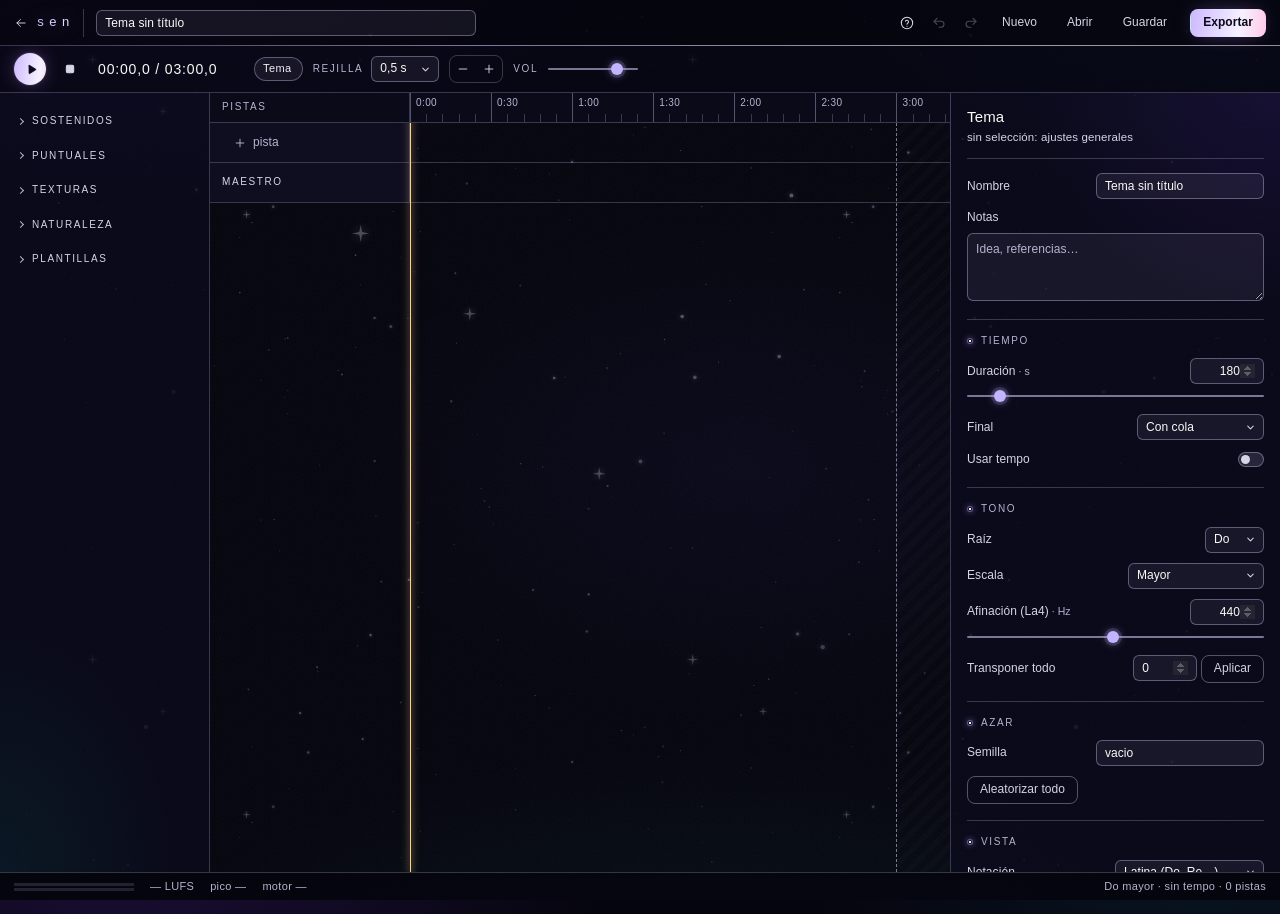
==== commit 1258f02c: "Lab: teclado puntual, nuevos ruidos y ajustes de edición" ====
--- a/lab/index.html
+++ b/lab/index.html
@@ -65,6 +65,7 @@
         <button class="play" id="play" type="button" aria-label="Reproducir" title="Reproducir / pausa (Espacio)"><svg class="i i--play" aria-hidden="true" focusable="false"><use href="#i-play"/></svg></button>
         <button class="icon-btn" id="stop" type="button" aria-label="Detener y volver al inicio" title="Detener (Inicio)"><svg class="i i--stop" aria-hidden="true" focusable="false"><use href="#i-stop"/></svg></button>
         <output class="clock" id="clock" aria-label="Posición">00:00,0 / 03:00</output>
+        <button class="chip" id="project-settings" type="button" title="Ajustes del tema: duración, tonalidad, reverb…">Tema</button>
         <button class="chip" id="region-loop" type="button" aria-pressed="false" title="Región de escucha en bucle (L)"><svg class="i i--loop" aria-hidden="true" focusable="false"><use href="#i-loop"/></svg>región</button>
         <button class="icon-btn icon-btn--small" id="region-clear" type="button" aria-label="Quitar la región" title="Quitar la región" hidden><svg class="i i--close" aria-hidden="true" focusable="false"><use href="#i-close"/></svg></button>
         <label class="field-inline">
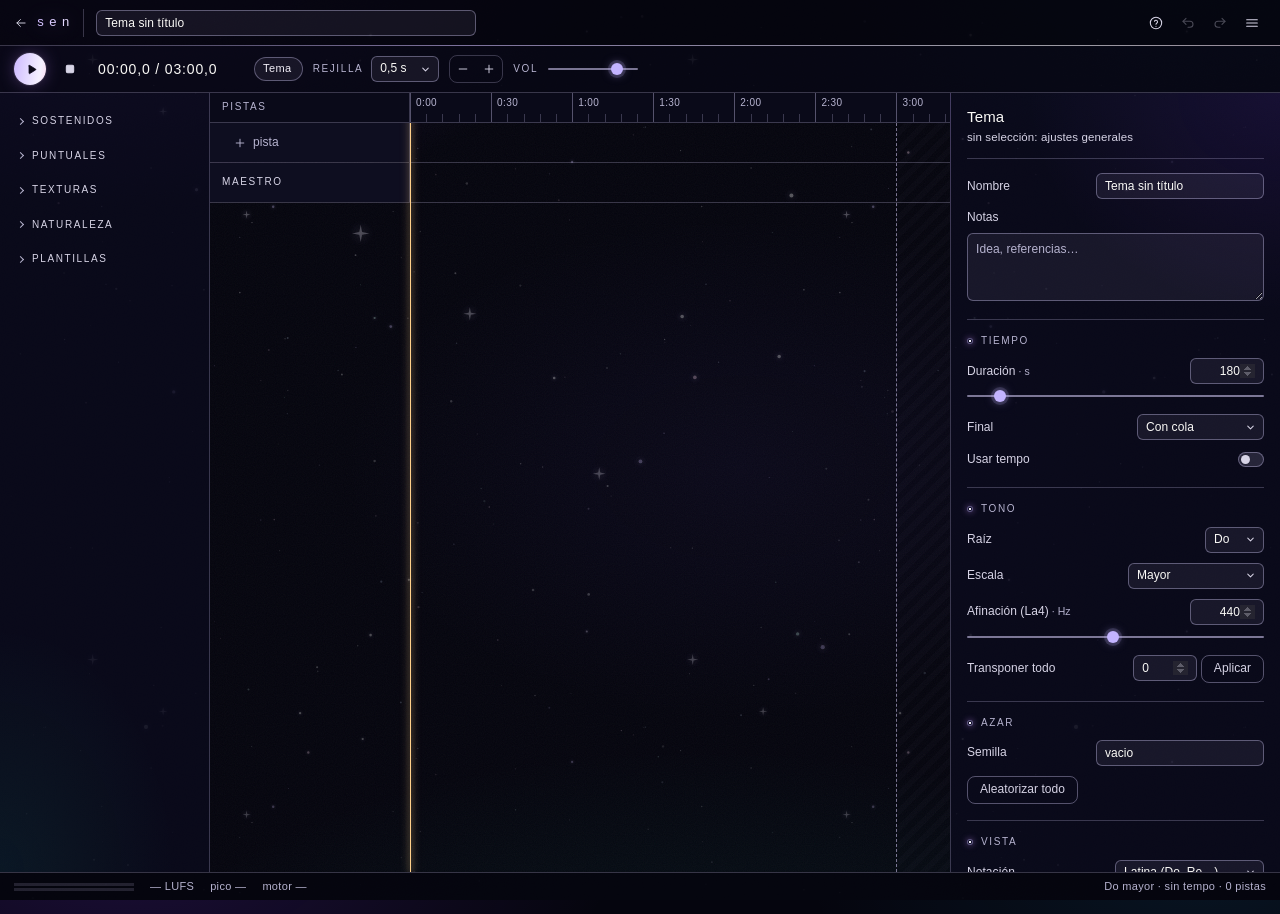
==== commit 773704df: "Lab: menú de proyecto en la cabecera" ====
--- a/lab/index.html
+++ b/lab/index.html
@@ -19,6 +19,7 @@
       <symbol id="i-undo" viewBox="0 0 24 24"><path d="M9 14 4.5 9.5 9 5"/><path d="M4.5 9.5H15a4.5 4.5 0 0 1 0 9h-3"/></symbol>
       <symbol id="i-redo" viewBox="0 0 24 24"><path d="m15 14 4.5-4.5L15 5"/><path d="M19.5 9.5H9a4.5 4.5 0 0 0 0 9h3"/></symbol>
       <symbol id="i-help" viewBox="0 0 24 24"><circle cx="12" cy="12" r="8.5"/><path d="M9.7 9.4a2.4 2.4 0 0 1 4.6 1c0 1.6-2.3 2-2.3 3.6"/><circle cx="12" cy="16.9" r=".9" fill="currentColor" stroke="none"/></symbol>
+      <symbol id="i-menu" viewBox="0 0 24 24"><path d="M4 7h16M4 12h16M4 17h16"/></symbol>
       <symbol id="i-loop" viewBox="0 0 24 24"><path d="M4.5 11.5V10a4 4 0 0 1 4-4h11"/><path d="m16.5 3 3 3-3 3"/><path d="M19.5 12.5V14a4 4 0 0 1-4 4h-11"/><path d="m7.5 21-3-3 3-3"/></symbol>
       <symbol id="i-repeat" viewBox="0 0 24 24"><path d="M19.5 12a7.5 7.5 0 1 1-2.2-5.3"/><path d="M19.5 4.5v4h-4"/></symbol>
       <symbol id="i-shuffle" viewBox="0 0 24 24"><path d="M3.5 7h3c2 0 3.1 1 4 2.6l3 5.3c.9 1.6 2 2.6 4 2.6h3"/><path d="m17.5 14.5 3 3-3 3"/><path d="M3.5 17h3c1.3 0 2.2-.4 2.9-1.2"/><path d="M14.6 8.2C15.3 7.4 16.2 7 17.5 7h3"/><path d="m17.5 4 3 3-3 3"/></symbol>
@@ -29,6 +30,7 @@
       <symbol id="i-chev-l" viewBox="0 0 24 24"><path d="m14.5 6-6 6 6 6"/></symbol>
       <symbol id="i-chev-r" viewBox="0 0 24 24"><path d="m9.5 6 6 6-6 6"/></symbol>
       <symbol id="i-arrow-r" viewBox="0 0 24 24"><path d="M5 12h14"/><path d="m13 6 6 6-6 6"/></symbol>
+      <symbol id="i-copy" viewBox="0 0 24 24"><rect x="8.5" y="8.5" width="11" height="11" rx="2"/><path d="M15.5 8.5V6a2 2 0 0 0-2-2h-7a2 2 0 0 0-2 2v7a2 2 0 0 0 2 2h2.5"/></symbol>
       <symbol id="i-check" viewBox="0 0 24 24"><path d="m5 12.5 4.5 4.5L19 7.5"/></symbol>
     </svg>
     <div class="boot" id="boot">sen · lab</div>
@@ -53,10 +55,29 @@
           <a class="icon-btn help-link" id="help" href="guia.html" target="_blank" rel="noopener" aria-label="Instrucciones (se abre en otra pestaña)" title="Instrucciones (?)"><svg class="i i--help" aria-hidden="true" focusable="false"><use href="#i-help"/></svg></a>
           <button class="icon-btn" id="undo" type="button" aria-label="Deshacer" title="Deshacer (Cmd/Ctrl+Z)"><svg class="i i--undo" aria-hidden="true" focusable="false"><use href="#i-undo"/></svg></button>
           <button class="icon-btn" id="redo" type="button" aria-label="Rehacer" title="Rehacer (Mayús+Cmd/Ctrl+Z)"><svg class="i i--redo" aria-hidden="true" focusable="false"><use href="#i-redo"/></svg></button>
-          <button class="btn btn--quiet" id="new" type="button">Nuevo</button>
-          <button class="btn btn--quiet" id="open" type="button" title="Abrir un .sen.json o un WAV del laboratorio, o importar un MIDI">Abrir</button>
-          <button class="btn btn--quiet" id="save-project" type="button" title="Guardar el proyecto (Cmd/Ctrl+S)">Guardar</button>
-          <button class="btn btn--primary" id="export" type="button" title="Exportar (Cmd/Ctrl+E)">Exportar</button>
+          <div class="menu" id="project-menu">
+            <button class="icon-btn menu__trigger" id="menu-trigger" type="button" aria-haspopup="menu" aria-expanded="false" aria-controls="menu-pop" aria-label="Menú del proyecto" title="Menú del proyecto">
+              <svg class="i i--menu" aria-hidden="true" focusable="false"><use href="#i-menu"/></svg>
+            </button>
+            <div class="menu__pop" id="menu-pop" role="menu" aria-labelledby="menu-trigger" hidden>
+              <button class="menu__item" id="new" type="button" role="menuitem" title="Crear un proyecto vacío">
+                <span class="menu__label">Nuevo</span>
+                <span class="menu__meta">Crea un proyecto vacío</span>
+              </button>
+              <button class="menu__item" id="open" type="button" role="menuitem" title="Abrir un proyecto (.json) o un WAV">
+                <span class="menu__label">Abrir</span>
+                <span class="menu__meta">Proyecto .json o WAV</span>
+              </button>
+              <button class="menu__item" id="save-project" type="button" role="menuitem" title="Guardar el proyecto actual (.json) · Cmd/Ctrl+S">
+                <span class="menu__label">Guardar</span>
+                <span class="menu__meta">Proyecto actual · Cmd/Ctrl+S</span>
+              </button>
+              <button class="menu__item menu__item--primary" id="export" type="button" role="menuitem" title="Exportar el tema · Cmd/Ctrl+E">
+                <span class="menu__label">Exportar</span>
+                <span class="menu__meta">Exporta el tema · Cmd/Ctrl+E</span>
+              </button>
+            </div>
+          </div>
           <input id="open-file" type="file" accept=".json,.wav,.mid,.midi,application/json,audio/wav,audio/x-wav,audio/midi" hidden />
         </div>
       </header>
--- a/lab/lab.css
+++ b/lab/lab.css
@@ -541,6 +541,86 @@
 
 .topbar__actions .btn--primary {
   margin-left: 6px;
+}
+
+.menu {
+  position: relative;
+  display: flex;
+}
+
+.menu__trigger {
+  border-radius: 50%;
+}
+
+.menu__trigger[aria-expanded="true"] {
+  background: var(--fill-2);
+  color: var(--ink);
+}
+
+.menu__pop {
+  position: fixed;
+  z-index: 50;
+  display: grid;
+  gap: 2px;
+  min-width: 244px;
+  max-height: calc(100vh - 16px);
+  overflow: auto;
+  padding: 6px;
+  border: 1px solid var(--line-2);
+  border-radius: var(--r);
+  background: var(--glass);
+  backdrop-filter: blur(24px) saturate(130%);
+  -webkit-backdrop-filter: blur(24px) saturate(130%);
+  box-shadow: var(--shadow), inset 0 1px 0 rgba(255, 255, 255, 0.05);
+}
+
+.menu__pop[hidden] {
+  display: none;
+}
+
+.menu__item {
+  display: flex;
+  flex-direction: column;
+  align-items: flex-start;
+  gap: 2px;
+  width: 100%;
+  min-height: 44px;
+  padding: 7px 10px;
+  border: 0;
+  border-radius: var(--r-sm);
+  background: transparent;
+  color: var(--ink);
+  font: inherit;
+  font-size: 12px;
+  text-align: left;
+  cursor: pointer;
+  transition: background 0.16s, box-shadow 0.16s;
+}
+
+.menu__item:hover {
+  background: var(--fill-2);
+}
+
+.menu__item:focus-visible {
+  background: var(--fill-2);
+  outline: none;
+  box-shadow: inset 0 0 0 1px var(--accent-line), 0 0 18px -10px rgba(197, 139, 255, 0.8);
+}
+
+.menu__label {
+  font-weight: 500;
+  letter-spacing: 0.01em;
+}
+
+.menu__meta {
+  color: var(--dim);
+  font-size: 10px;
+  font-weight: 400;
+  letter-spacing: 0.02em;
+}
+
+.menu__item--primary .menu__label {
+  color: var(--accent);
 }
 
 .transport {
@@ -2934,6 +3014,49 @@
   text-align: center;
 }
 
+.perform__prog-actions {
+  display: flex;
+  justify-content: flex-end;
+  gap: 1px;
+  margin-top: 3px;
+  margin-left: auto;
+}
+
+.perform__prog-act {
+  display: grid;
+  place-items: center;
+  width: 15px;
+  height: 15px;
+  padding: 0;
+  border: 0;
+  border-radius: 4px;
+  background: transparent;
+  color: var(--dim);
+  cursor: pointer;
+  opacity: 0.7;
+  transition: opacity 0.15s, color 0.15s, background 0.15s;
+}
+
+.perform__prog-act .i {
+  width: 10px;
+  height: 10px;
+  stroke-width: 2;
+}
+
+.perform__prog-act:hover,
+.perform__prog-act:focus-visible {
+  opacity: 1;
+  color: #fff;
+  background: var(--accent-soft);
+  outline: none;
+}
+
+.perform__prog-act:disabled {
+  opacity: 0.25;
+  cursor: default;
+  background: transparent;
+}
+
 /* --------------------------------------------------- añadir a la progresión */
 
 .perform__add-wrap {
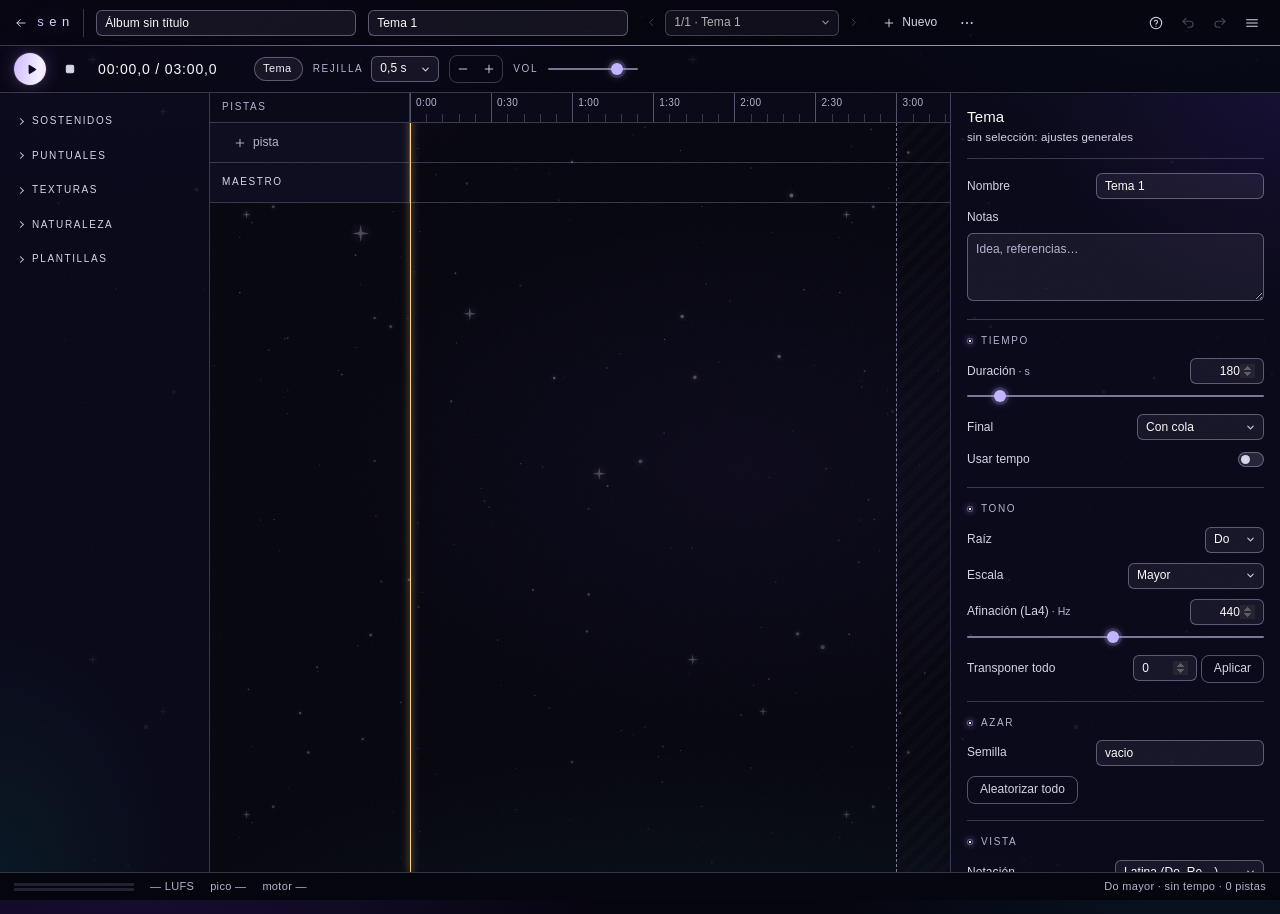
==== commit b915dae9: "Lab: álbumes de temas en el editor" ====
--- a/lab/index.html
+++ b/lab/index.html
@@ -20,6 +20,7 @@
       <symbol id="i-redo" viewBox="0 0 24 24"><path d="m15 14 4.5-4.5L15 5"/><path d="M19.5 9.5H9a4.5 4.5 0 0 0 0 9h3"/></symbol>
       <symbol id="i-help" viewBox="0 0 24 24"><circle cx="12" cy="12" r="8.5"/><path d="M9.7 9.4a2.4 2.4 0 0 1 4.6 1c0 1.6-2.3 2-2.3 3.6"/><circle cx="12" cy="16.9" r=".9" fill="currentColor" stroke="none"/></symbol>
       <symbol id="i-menu" viewBox="0 0 24 24"><path d="M4 7h16M4 12h16M4 17h16"/></symbol>
+      <symbol id="i-more" viewBox="0 0 24 24"><circle cx="5" cy="12" r="1.5" fill="currentColor" stroke="none"/><circle cx="12" cy="12" r="1.5" fill="currentColor" stroke="none"/><circle cx="19" cy="12" r="1.5" fill="currentColor" stroke="none"/></symbol>
       <symbol id="i-loop" viewBox="0 0 24 24"><path d="M4.5 11.5V10a4 4 0 0 1 4-4h11"/><path d="m16.5 3 3 3-3 3"/><path d="M19.5 12.5V14a4 4 0 0 1-4 4h-11"/><path d="m7.5 21-3-3 3-3"/></symbol>
       <symbol id="i-repeat" viewBox="0 0 24 24"><path d="M19.5 12a7.5 7.5 0 1 1-2.2-5.3"/><path d="M19.5 4.5v4h-4"/></symbol>
       <symbol id="i-shuffle" viewBox="0 0 24 24"><path d="M3.5 7h3c2 0 3.1 1 4 2.6l3 5.3c.9 1.6 2 2.6 4 2.6h3"/><path d="m17.5 14.5 3 3-3 3"/><path d="M3.5 17h3c1.3 0 2.2-.4 2.9-1.2"/><path d="M14.6 8.2C15.3 7.4 16.2 7 17.5 7h3"/><path d="m17.5 4 3 3-3 3"/></symbol>
@@ -46,35 +47,61 @@
     <div class="lab" id="app" title="Editor del laboratorio" hidden>
       <header class="topbar" title="Cabecera del laboratorio">
         <a class="back" href="../" aria-label="Volver a sen"><svg class="i i--back" aria-hidden="true" focusable="false"><use href="#i-back"/></svg><span>sen</span></a>
-        <label class="title">
-          <span class="sr-only">Nombre del tema</span>
-          <input id="project-name" type="text" autocomplete="off" spellcheck="false" maxlength="120" />
-        </label>
+        <label class="title title--album">
+          <span class="sr-only">Nombre del álbum</span>
+          <input id="album-name" type="text" autocomplete="off" spellcheck="false" maxlength="120" placeholder="Álbum sin título" />
+        </label>
+        <label class="title title--theme">
+          <span class="sr-only">Nombre del tema abierto</span>
+          <input id="project-name" type="text" autocomplete="off" spellcheck="false" maxlength="120" placeholder="Tema sin título" />
+        </label>
+        <div class="theme-nav" role="group" aria-label="Temas del álbum">
+          <button class="icon-btn icon-btn--small" id="theme-prev" type="button" aria-label="Tema anterior" title="Tema anterior"><svg class="i i--chev-l" aria-hidden="true" focusable="false"><use href="#i-chev-l"/></svg></button>
+          <label class="theme-select">
+            <span class="sr-only">Tema abierto</span>
+            <select id="theme-select" title="Elegir un tema del álbum"></select>
+          </label>
+          <button class="icon-btn icon-btn--small" id="theme-next" type="button" aria-label="Tema siguiente" title="Tema siguiente"><svg class="i i--chev-r" aria-hidden="true" focusable="false"><use href="#i-chev-r"/></svg></button>
+          <button class="btn btn--quiet theme-new" id="new-theme" type="button" title="Crear un tema nuevo en el álbum">
+            <svg class="i i--plus" aria-hidden="true" focusable="false"><use href="#i-plus"/></svg>Nuevo
+          </button>
+          <div class="menu" id="theme-menu">
+            <button class="icon-btn menu__trigger" id="theme-menu-trigger" type="button" aria-haspopup="menu" aria-expanded="false" aria-controls="theme-menu-pop" aria-label="Más acciones del tema" title="Más acciones del tema">
+              <svg class="i i--more" aria-hidden="true" focusable="false"><use href="#i-more"/></svg>
+            </button>
+            <div class="menu__pop" id="theme-menu-pop" role="menu" aria-labelledby="theme-menu-trigger" hidden>
+              <button class="menu__item menu__item--danger" id="delete-theme" type="button" role="menuitem" title="Eliminar el tema abierto">
+                <span class="menu__label">Eliminar</span>
+                <span class="menu__meta">Elimina este tema del álbum</span>
+              </button>
+              <button class="menu__item menu__item--primary" id="export" type="button" role="menuitem" title="Exportar el tema abierto · Cmd/Ctrl+E">
+                <span class="menu__label">Exportar</span>
+                <span class="menu__meta">Exporta el tema abierto · Cmd/Ctrl+E</span>
+              </button>
+            </div>
+          </div>
+        </div>
         <span class="save-state" id="save-state" role="status" aria-live="polite" hidden></span>
         <div class="topbar__actions">
           <a class="icon-btn help-link" id="help" href="guia.html" target="_blank" rel="noopener" aria-label="Instrucciones (se abre en otra pestaña)" title="Instrucciones (?)"><svg class="i i--help" aria-hidden="true" focusable="false"><use href="#i-help"/></svg></a>
           <button class="icon-btn" id="undo" type="button" aria-label="Deshacer" title="Deshacer (Cmd/Ctrl+Z)"><svg class="i i--undo" aria-hidden="true" focusable="false"><use href="#i-undo"/></svg></button>
           <button class="icon-btn" id="redo" type="button" aria-label="Rehacer" title="Rehacer (Mayús+Cmd/Ctrl+Z)"><svg class="i i--redo" aria-hidden="true" focusable="false"><use href="#i-redo"/></svg></button>
-          <div class="menu" id="project-menu">
-            <button class="icon-btn menu__trigger" id="menu-trigger" type="button" aria-haspopup="menu" aria-expanded="false" aria-controls="menu-pop" aria-label="Menú del proyecto" title="Menú del proyecto">
+          <div class="menu" id="app-menu">
+            <button class="icon-btn menu__trigger" id="menu-trigger" type="button" aria-haspopup="menu" aria-expanded="false" aria-controls="menu-pop" aria-label="Menú del álbum" title="Menú del álbum">
               <svg class="i i--menu" aria-hidden="true" focusable="false"><use href="#i-menu"/></svg>
             </button>
             <div class="menu__pop" id="menu-pop" role="menu" aria-labelledby="menu-trigger" hidden>
-              <button class="menu__item" id="new" type="button" role="menuitem" title="Crear un proyecto vacío">
+              <button class="menu__item" id="new" type="button" role="menuitem" title="Crear un álbum nuevo">
                 <span class="menu__label">Nuevo</span>
-                <span class="menu__meta">Crea un proyecto vacío</span>
-              </button>
-              <button class="menu__item" id="open" type="button" role="menuitem" title="Abrir un proyecto (.json) o un WAV">
+                <span class="menu__meta">Crea un álbum nuevo</span>
+              </button>
+              <button class="menu__item" id="open" type="button" role="menuitem" title="Abrir un álbum, un tema (.json), un WAV o un MIDI">
                 <span class="menu__label">Abrir</span>
-                <span class="menu__meta">Proyecto .json o WAV</span>
-              </button>
-              <button class="menu__item" id="save-project" type="button" role="menuitem" title="Guardar el proyecto actual (.json) · Cmd/Ctrl+S">
+                <span class="menu__meta">Álbum, tema, WAV o MIDI</span>
+              </button>
+              <button class="menu__item menu__item--primary" id="save-project" type="button" role="menuitem" title="Guardar el álbum completo (.sen-album.json) · Cmd/Ctrl+S">
                 <span class="menu__label">Guardar</span>
-                <span class="menu__meta">Proyecto actual · Cmd/Ctrl+S</span>
-              </button>
-              <button class="menu__item menu__item--primary" id="export" type="button" role="menuitem" title="Exportar el tema · Cmd/Ctrl+E">
-                <span class="menu__label">Exportar</span>
-                <span class="menu__meta">Exporta el tema · Cmd/Ctrl+E</span>
+                <span class="menu__meta">Álbum completo · Cmd/Ctrl+S</span>
               </button>
             </div>
           </div>
@@ -127,7 +154,7 @@
 
     <dialog class="dialog dialog--export" id="export-dialog" aria-labelledby="export-title">
       <form method="dialog" id="export-form">
-        <h2 id="export-title">Exportar</h2>
+        <h2 id="export-title">Exportar tema</h2>
         <fieldset class="presets" id="export-presets">
           <legend>Preajuste</legend>
         </fieldset>
@@ -191,15 +218,15 @@
         <div class="export-result" id="export-result" hidden></div>
         <div class="dialog__actions">
           <button class="btn btn--quiet" id="export-close" type="button">Cerrar</button>
-          <button class="btn btn--quiet" id="export-script" type="button" title="Un único archivo .mjs con el motor y el proyecto">Descargar script</button>
-          <button class="btn btn--quiet" id="export-project" type="button">Descargar proyecto</button>
+          <button class="btn btn--quiet" id="export-script" type="button" title="Un único archivo .mjs con el motor y el tema">Descargar script</button>
+          <button class="btn btn--quiet" id="export-project" type="button">Descargar tema</button>
           <button class="btn btn--quiet" id="export-cancel" type="button" hidden>Cancelar</button>
           <button class="btn btn--primary" id="export-wav" type="button">Exportar WAV</button>
         </div>
       </form>
     </dialog>
 
-    <div class="drop-hint" id="drop-hint" hidden>Suelta un proyecto <code>.sen.json</code>, un WAV del laboratorio o un MIDI para importarlo</div>
+    <div class="drop-hint" id="drop-hint" hidden>Suelta un álbum <code>.sen-album.json</code>, un tema <code>.sen.json</code>, un WAV del laboratorio o un MIDI para importarlo</div>
     <div class="toast" id="toast" role="status" hidden></div>
     <p class="sr-only" id="live" aria-live="polite"></p>
 
--- a/lab/lab.css
+++ b/lab/lab.css
@@ -482,8 +482,41 @@
 }
 
 .title {
-  flex: 0 1 380px;
+  flex: 0 1 260px;
   min-width: 120px;
+}
+
+.title--album input {
+  font-weight: 600;
+}
+
+.title--theme input {
+  color: var(--muted);
+}
+
+.theme-nav {
+  display: flex;
+  flex: none;
+  align-items: center;
+  gap: 3px;
+  min-width: 0;
+}
+
+.theme-select {
+  display: flex;
+  min-width: 0;
+}
+
+.theme-select select {
+  width: 174px;
+  min-width: 96px;
+  max-width: 22vw;
+  text-overflow: ellipsis;
+}
+
+.theme-new {
+  margin-left: 4px;
+  white-space: nowrap;
 }
 
 .title input {
@@ -621,6 +654,15 @@
 
 .menu__item--primary .menu__label {
   color: var(--accent);
+}
+
+.menu__item--danger .menu__label {
+  color: var(--danger);
+}
+
+.menu__item:disabled {
+  opacity: 0.38;
+  cursor: default;
 }
 
 .transport {
@@ -2113,6 +2155,16 @@
   padding: 6px 8px 10px;
 }
 
+@media (max-width: 1200px) {
+  .title {
+    flex-basis: 200px;
+  }
+
+  .theme-select select {
+    width: 150px;
+  }
+}
+
 @media (max-width: 899px) {
   :root {
     --head-w: 140px;
@@ -2180,6 +2232,29 @@
 
   .topbar__actions .btn {
     padding: 0 8px;
+  }
+
+  .title--album,
+  .title--theme {
+    flex: 1 1 130px;
+    min-width: 100px;
+  }
+
+  .theme-nav {
+    flex: 1 1 100%;
+  }
+
+  .theme-select {
+    flex: 1 1 120px;
+  }
+
+  .theme-select select {
+    width: 100%;
+    max-width: none;
+  }
+
+  .theme-new {
+    margin-left: 0;
   }
 
   .volume,
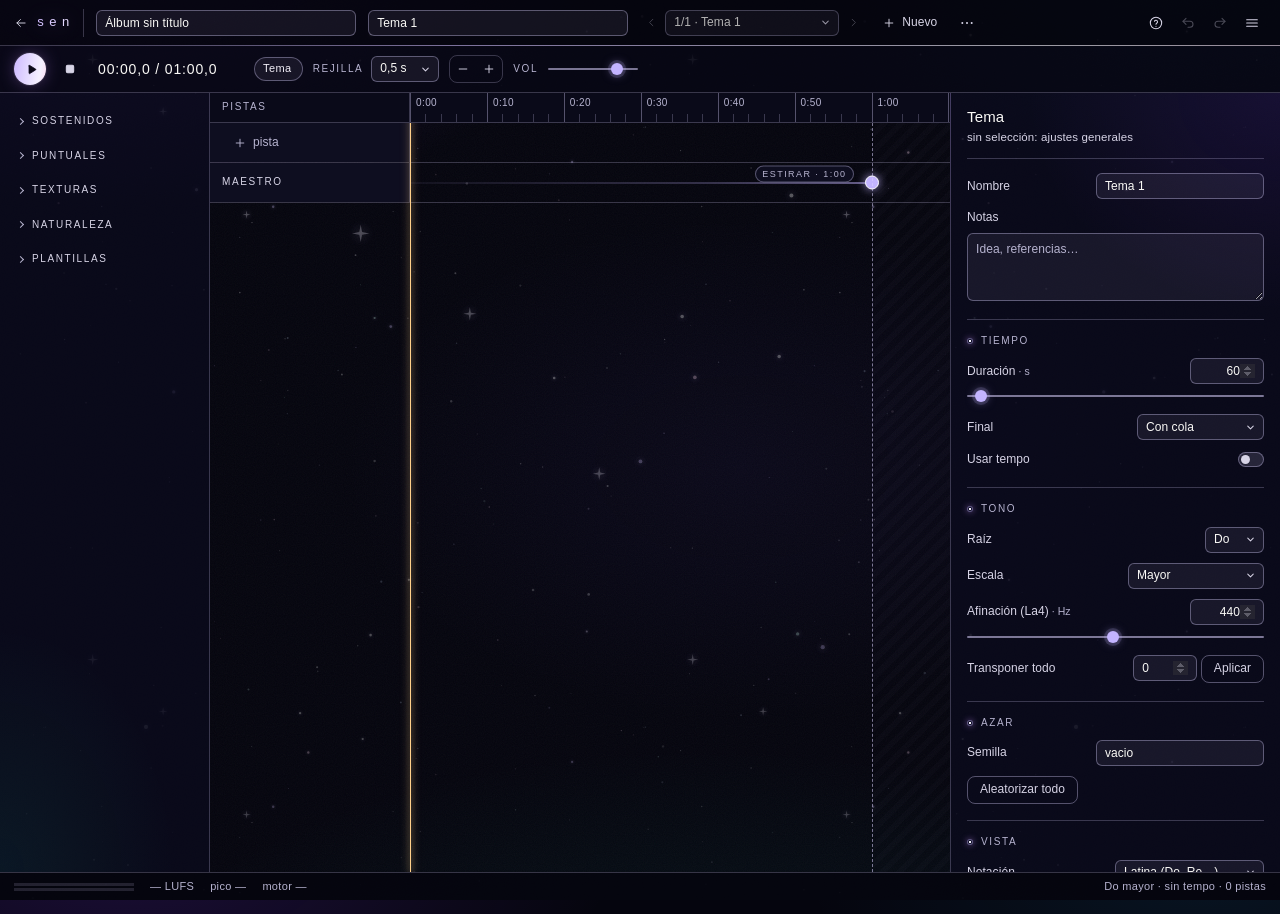
==== commit 19f11931: "Portada: laboratorio en /, ambientes en /music y borrar capas" ====
--- a/lab/index.html
+++ b/lab/index.html
@@ -2,234 +2,17 @@
 <html lang="es">
   <head>
     <meta charset="utf-8" />
-    <meta name="viewport" content="width=device-width, initial-scale=1, viewport-fit=cover" />
+    <meta name="viewport" content="width=device-width, initial-scale=1" />
     <meta name="color-scheme" content="dark" />
-    <meta name="theme-color" content="#05050e" />
-    <meta name="description" content="sen lab: editor de música ambiental sintética. Compón con notas, ruidos y simulaciones de naturaleza y descarga el WAV." />
+    <meta name="robots" content="noindex" />
+    <meta http-equiv="refresh" content="0; url=../" />
+    <link rel="canonical" href="https://fraguio.com/sen/" />
     <title>sen · lab</title>
-    <link rel="icon" href="../assets/favicon.svg" type="image/svg+xml" />
-    <link rel="stylesheet" href="lab.css" />
+    <script>
+      location.replace('../');
+    </script>
   </head>
   <body>
-    <svg class="sprite" aria-hidden="true" focusable="false">
-      <symbol id="i-back" viewBox="0 0 24 24"><path d="M19 12H5"/><path d="m11 18-6-6 6-6"/></symbol>
-      <symbol id="i-play" viewBox="0 0 24 24"><path d="M8 6.2v11.6a.8.8 0 0 0 1.2.7l9.3-5.8a.8.8 0 0 0 0-1.4L9.2 5.5a.8.8 0 0 0-1.2.7z" fill="currentColor"/></symbol>
-      <symbol id="i-pause" viewBox="0 0 24 24"><rect x="7" y="5.5" width="3" height="13" rx="1" fill="currentColor"/><rect x="14" y="5.5" width="3" height="13" rx="1" fill="currentColor"/></symbol>
-      <symbol id="i-stop" viewBox="0 0 24 24"><rect x="6.5" y="6.5" width="11" height="11" rx="2" fill="currentColor"/></symbol>
-      <symbol id="i-undo" viewBox="0 0 24 24"><path d="M9 14 4.5 9.5 9 5"/><path d="M4.5 9.5H15a4.5 4.5 0 0 1 0 9h-3"/></symbol>
-      <symbol id="i-redo" viewBox="0 0 24 24"><path d="m15 14 4.5-4.5L15 5"/><path d="M19.5 9.5H9a4.5 4.5 0 0 0 0 9h3"/></symbol>
-      <symbol id="i-help" viewBox="0 0 24 24"><circle cx="12" cy="12" r="8.5"/><path d="M9.7 9.4a2.4 2.4 0 0 1 4.6 1c0 1.6-2.3 2-2.3 3.6"/><circle cx="12" cy="16.9" r=".9" fill="currentColor" stroke="none"/></symbol>
-      <symbol id="i-menu" viewBox="0 0 24 24"><path d="M4 7h16M4 12h16M4 17h16"/></symbol>
-      <symbol id="i-more" viewBox="0 0 24 24"><circle cx="5" cy="12" r="1.5" fill="currentColor" stroke="none"/><circle cx="12" cy="12" r="1.5" fill="currentColor" stroke="none"/><circle cx="19" cy="12" r="1.5" fill="currentColor" stroke="none"/></symbol>
-      <symbol id="i-loop" viewBox="0 0 24 24"><path d="M4.5 11.5V10a4 4 0 0 1 4-4h11"/><path d="m16.5 3 3 3-3 3"/><path d="M19.5 12.5V14a4 4 0 0 1-4 4h-11"/><path d="m7.5 21-3-3 3-3"/></symbol>
-      <symbol id="i-repeat" viewBox="0 0 24 24"><path d="M19.5 12a7.5 7.5 0 1 1-2.2-5.3"/><path d="M19.5 4.5v4h-4"/></symbol>
-      <symbol id="i-shuffle" viewBox="0 0 24 24"><path d="M3.5 7h3c2 0 3.1 1 4 2.6l3 5.3c.9 1.6 2 2.6 4 2.6h3"/><path d="m17.5 14.5 3 3-3 3"/><path d="M3.5 17h3c1.3 0 2.2-.4 2.9-1.2"/><path d="M14.6 8.2C15.3 7.4 16.2 7 17.5 7h3"/><path d="m17.5 4 3 3-3 3"/></symbol>
-      <symbol id="i-keys" viewBox="0 0 24 24"><rect x="3.5" y="5.5" width="17" height="13" rx="2"/><path d="M9.2 18.5v-4.5M14.8 18.5v-4.5"/><rect x="7.7" y="5.5" width="3" height="8.5" rx=".7" fill="currentColor" stroke="none"/><rect x="13.3" y="5.5" width="3" height="8.5" rx=".7" fill="currentColor" stroke="none"/></symbol>
-      <symbol id="i-close" viewBox="0 0 24 24"><path d="m7 7 10 10M17 7 7 17"/></symbol>
-      <symbol id="i-plus" viewBox="0 0 24 24"><path d="M12 5.5v13M5.5 12h13"/></symbol>
-      <symbol id="i-minus" viewBox="0 0 24 24"><path d="M5.5 12h13"/></symbol>
-      <symbol id="i-chev-l" viewBox="0 0 24 24"><path d="m14.5 6-6 6 6 6"/></symbol>
-      <symbol id="i-chev-r" viewBox="0 0 24 24"><path d="m9.5 6 6 6-6 6"/></symbol>
-      <symbol id="i-arrow-r" viewBox="0 0 24 24"><path d="M5 12h14"/><path d="m13 6 6 6-6 6"/></symbol>
-      <symbol id="i-copy" viewBox="0 0 24 24"><rect x="8.5" y="8.5" width="11" height="11" rx="2"/><path d="M15.5 8.5V6a2 2 0 0 0-2-2h-7a2 2 0 0 0-2 2v7a2 2 0 0 0 2 2h2.5"/></symbol>
-      <symbol id="i-check" viewBox="0 0 24 24"><path d="m5 12.5 4.5 4.5L19 7.5"/></symbol>
-    </svg>
-    <div class="boot" id="boot">sen · lab</div>
-
-    <section class="unsupported" id="unsupported" hidden>
-      <h1>sen · lab</h1>
-      <p>Este navegador no puede ejecutar el editor. Falta:</p>
-      <ul id="unsupported-list"></ul>
-      <p class="muted">Usa Chrome o Edge 98+, Firefox 114+ o Safari 15.4+, desde HTTPS o <code>localhost</code>.</p>
-      <p><a href="guia.html">Instrucciones del laboratorio</a> · <a href="../">← Volver a sen</a></p>
-    </section>
-
-    <div class="lab" id="app" title="Editor del laboratorio" hidden>
-      <header class="topbar" title="Cabecera del laboratorio">
-        <a class="back" href="../" aria-label="Volver a sen"><svg class="i i--back" aria-hidden="true" focusable="false"><use href="#i-back"/></svg><span>sen</span></a>
-        <label class="title title--album">
-          <span class="sr-only">Nombre del álbum</span>
-          <input id="album-name" type="text" autocomplete="off" spellcheck="false" maxlength="120" placeholder="Álbum sin título" />
-        </label>
-        <label class="title title--theme">
-          <span class="sr-only">Nombre del tema abierto</span>
-          <input id="project-name" type="text" autocomplete="off" spellcheck="false" maxlength="120" placeholder="Tema sin título" />
-        </label>
-        <div class="theme-nav" role="group" aria-label="Temas del álbum">
-          <button class="icon-btn icon-btn--small" id="theme-prev" type="button" aria-label="Tema anterior" title="Tema anterior"><svg class="i i--chev-l" aria-hidden="true" focusable="false"><use href="#i-chev-l"/></svg></button>
-          <label class="theme-select">
-            <span class="sr-only">Tema abierto</span>
-            <select id="theme-select" title="Elegir un tema del álbum"></select>
-          </label>
-          <button class="icon-btn icon-btn--small" id="theme-next" type="button" aria-label="Tema siguiente" title="Tema siguiente"><svg class="i i--chev-r" aria-hidden="true" focusable="false"><use href="#i-chev-r"/></svg></button>
-          <button class="btn btn--quiet theme-new" id="new-theme" type="button" title="Crear un tema nuevo en el álbum">
-            <svg class="i i--plus" aria-hidden="true" focusable="false"><use href="#i-plus"/></svg>Nuevo
-          </button>
-          <div class="menu" id="theme-menu">
-            <button class="icon-btn menu__trigger" id="theme-menu-trigger" type="button" aria-haspopup="menu" aria-expanded="false" aria-controls="theme-menu-pop" aria-label="Más acciones del tema" title="Más acciones del tema">
-              <svg class="i i--more" aria-hidden="true" focusable="false"><use href="#i-more"/></svg>
-            </button>
-            <div class="menu__pop" id="theme-menu-pop" role="menu" aria-labelledby="theme-menu-trigger" hidden>
-              <button class="menu__item menu__item--danger" id="delete-theme" type="button" role="menuitem" title="Eliminar el tema abierto">
-                <span class="menu__label">Eliminar</span>
-                <span class="menu__meta">Elimina este tema del álbum</span>
-              </button>
-              <button class="menu__item menu__item--primary" id="export" type="button" role="menuitem" title="Exportar el tema abierto · Cmd/Ctrl+E">
-                <span class="menu__label">Exportar</span>
-                <span class="menu__meta">Exporta el tema abierto · Cmd/Ctrl+E</span>
-              </button>
-            </div>
-          </div>
-        </div>
-        <span class="save-state" id="save-state" role="status" aria-live="polite" hidden></span>
-        <div class="topbar__actions">
-          <a class="icon-btn help-link" id="help" href="guia.html" target="_blank" rel="noopener" aria-label="Instrucciones (se abre en otra pestaña)" title="Instrucciones (?)"><svg class="i i--help" aria-hidden="true" focusable="false"><use href="#i-help"/></svg></a>
-          <button class="icon-btn" id="undo" type="button" aria-label="Deshacer" title="Deshacer (Cmd/Ctrl+Z)"><svg class="i i--undo" aria-hidden="true" focusable="false"><use href="#i-undo"/></svg></button>
-          <button class="icon-btn" id="redo" type="button" aria-label="Rehacer" title="Rehacer (Mayús+Cmd/Ctrl+Z)"><svg class="i i--redo" aria-hidden="true" focusable="false"><use href="#i-redo"/></svg></button>
-          <div class="menu" id="app-menu">
-            <button class="icon-btn menu__trigger" id="menu-trigger" type="button" aria-haspopup="menu" aria-expanded="false" aria-controls="menu-pop" aria-label="Menú del álbum" title="Menú del álbum">
-              <svg class="i i--menu" aria-hidden="true" focusable="false"><use href="#i-menu"/></svg>
-            </button>
-            <div class="menu__pop" id="menu-pop" role="menu" aria-labelledby="menu-trigger" hidden>
-              <button class="menu__item" id="new" type="button" role="menuitem" title="Crear un álbum nuevo">
-                <span class="menu__label">Nuevo</span>
-                <span class="menu__meta">Crea un álbum nuevo</span>
-              </button>
-              <button class="menu__item" id="open" type="button" role="menuitem" title="Abrir un álbum, un tema (.json), un WAV o un MIDI">
-                <span class="menu__label">Abrir</span>
-                <span class="menu__meta">Álbum, tema, WAV o MIDI</span>
-              </button>
-              <button class="menu__item menu__item--primary" id="save-project" type="button" role="menuitem" title="Guardar el álbum completo (.sen-album.json) · Cmd/Ctrl+S">
-                <span class="menu__label">Guardar</span>
-                <span class="menu__meta">Álbum completo · Cmd/Ctrl+S</span>
-              </button>
-            </div>
-          </div>
-          <input id="open-file" type="file" accept=".json,.wav,.mid,.midi,application/json,audio/wav,audio/x-wav,audio/midi" hidden />
-        </div>
-      </header>
-
-      <div class="transport" id="transport" role="toolbar" aria-label="Transporte">
-        <button class="play" id="play" type="button" aria-label="Reproducir" title="Reproducir / pausa (Espacio)"><svg class="i i--play" aria-hidden="true" focusable="false"><use href="#i-play"/></svg></button>
-        <button class="icon-btn" id="stop" type="button" aria-label="Detener y volver al inicio" title="Detener (Inicio)"><svg class="i i--stop" aria-hidden="true" focusable="false"><use href="#i-stop"/></svg></button>
-        <output class="clock" id="clock" aria-label="Posición">00:00,0 / 03:00</output>
-        <button class="chip" id="project-settings" type="button" title="Ajustes del tema: duración, tonalidad, reverb…">Tema</button>
-        <button class="chip" id="region-loop" type="button" aria-pressed="false" title="Región de escucha en bucle (L)"><svg class="i i--loop" aria-hidden="true" focusable="false"><use href="#i-loop"/></svg>región</button>
-        <button class="icon-btn icon-btn--small" id="region-clear" type="button" aria-label="Quitar la región" title="Quitar la región" hidden><svg class="i i--close" aria-hidden="true" focusable="false"><use href="#i-close"/></svg></button>
-        <label class="field-inline">
-          <span>rejilla</span>
-          <select id="grid"></select>
-        </label>
-        <div class="zoom" role="group" aria-label="Zoom">
-          <button class="icon-btn" id="zoom-out" type="button" aria-label="Alejar" title="Alejar (−)"><svg class="i i--minus" aria-hidden="true" focusable="false"><use href="#i-minus"/></svg></button>
-          <button class="icon-btn" id="zoom-in" type="button" aria-label="Acercar" title="Acercar (+)"><svg class="i i--plus" aria-hidden="true" focusable="false"><use href="#i-plus"/></svg></button>
-        </div>
-        <label class="field-inline volume">
-          <span aria-hidden="true">vol</span>
-          <span class="sr-only">Volumen de escucha</span>
-          <input id="volume" type="range" min="0" max="1" step="0.01" value="0.8" />
-        </label>
-        <button class="btn btn--quiet compact-only" id="compact-add" type="button"><svg class="i i--plus" aria-hidden="true" focusable="false"><use href="#i-plus"/></svg>Añadir</button>
-      </div>
-
-      <div class="workspace">
-        <aside class="library sheet" id="library" aria-label="Biblioteca"></aside>
-        <section class="timeline" id="timeline" aria-label="Línea de tiempo"></section>
-        <section class="compact-list" id="compact" aria-label="Pistas"></section>
-        <aside class="inspector sheet" id="inspector" aria-label="Inspector"></aside>
-      </div>
-
-      <footer class="statusbar" id="statusbar" title="Barra de estado">
-        <div class="meter" aria-hidden="true"><i id="meter-l"></i><i id="meter-r"></i></div>
-        <span id="st-lufs">— LUFS</span>
-        <span id="st-peak">pico —</span>
-        <span id="st-load">motor —</span>
-        <span id="st-quality" class="warn" hidden>escucha en calidad reducida</span>
-        <span id="st-layers" class="warn" hidden>preparando las capas de la pista de sen…</span>
-        <span id="st-warn" class="warn" hidden></span>
-        <span class="spacer"></span>
-        <span id="st-key"></span>
-      </footer>
-    </div>
-
-    <dialog class="dialog dialog--export" id="export-dialog" aria-labelledby="export-title">
-      <form method="dialog" id="export-form">
-        <h2 id="export-title">Exportar tema</h2>
-        <fieldset class="presets" id="export-presets">
-          <legend>Preajuste</legend>
-        </fieldset>
-        <div class="export-grid">
-          <label>Frecuencia
-            <select name="sampleRate">
-              <option value="22050">22 050 Hz</option>
-              <option value="44100">44 100 Hz</option>
-              <option value="48000">48 000 Hz</option>
-            </select>
-          </label>
-          <label>Resolución
-            <select name="bits">
-              <option value="16">16 bits (dither TPDF)</option>
-              <option value="24">24 bits</option>
-              <option value="32">32 bits flotante</option>
-            </select>
-          </label>
-          <label>Canales
-            <select name="channels">
-              <option value="2">Estéreo</option>
-              <option value="1">Mono</option>
-            </select>
-          </label>
-          <label>Final
-            <select name="end">
-              <option value="">El del tema</option>
-              <option value="tail">Con cola</option>
-              <option value="cut">Duración exacta con fundido</option>
-              <option value="loop">Bucle sin costura</option>
-            </select>
-          </label>
-          <label>Sonoridad
-            <select name="loudness">
-              <option value="none">Solo limitador</option>
-              <option value="-25">−25 LUFS</option>
-              <option value="-24">−24 LUFS</option>
-              <option value="-23">−23 LUFS</option>
-              <option value="-18">−18 LUFS</option>
-              <option value="-16">−16 LUFS</option>
-              <option value="-14">−14 LUFS</option>
-            </select>
-          </label>
-          <label>Techo (dBFS)
-            <input name="ceiling" type="number" min="-6" max="-0.1" step="0.1" />
-          </label>
-          <label>Rango
-            <select name="range">
-              <option value="all">Tema completo</option>
-              <option value="region">Región de escucha</option>
-            </select>
-          </label>
-        </div>
-        <p class="muted" id="export-estimate"></p>
-        <p class="warn" id="export-warning" hidden></p>
-        <p class="muted" id="export-scene" hidden></p>
-        <div class="progress" id="export-progress" hidden>
-          <div class="progress__bar"><i id="export-bar"></i></div>
-          <span id="export-progress-text">0 %</span>
-        </div>
-        <div class="export-result" id="export-result" hidden></div>
-        <div class="dialog__actions">
-          <button class="btn btn--quiet" id="export-close" type="button">Cerrar</button>
-          <button class="btn btn--quiet" id="export-script" type="button" title="Un único archivo .mjs con el motor y el tema">Descargar script</button>
-          <button class="btn btn--quiet" id="export-project" type="button">Descargar tema</button>
-          <button class="btn btn--quiet" id="export-cancel" type="button" hidden>Cancelar</button>
-          <button class="btn btn--primary" id="export-wav" type="button">Exportar WAV</button>
-        </div>
-      </form>
-    </dialog>
-
-    <div class="drop-hint" id="drop-hint" hidden>Suelta un álbum <code>.sen-album.json</code>, un tema <code>.sen.json</code>, un WAV del laboratorio o un MIDI para importarlo</div>
-    <div class="toast" id="toast" role="status" hidden></div>
-    <p class="sr-only" id="live" aria-live="polite"></p>
-
-    <script type="module" src="app/main.js"></script>
+    <p>El laboratorio está en <a href="../">sen</a>.</p>
   </body>
 </html>
